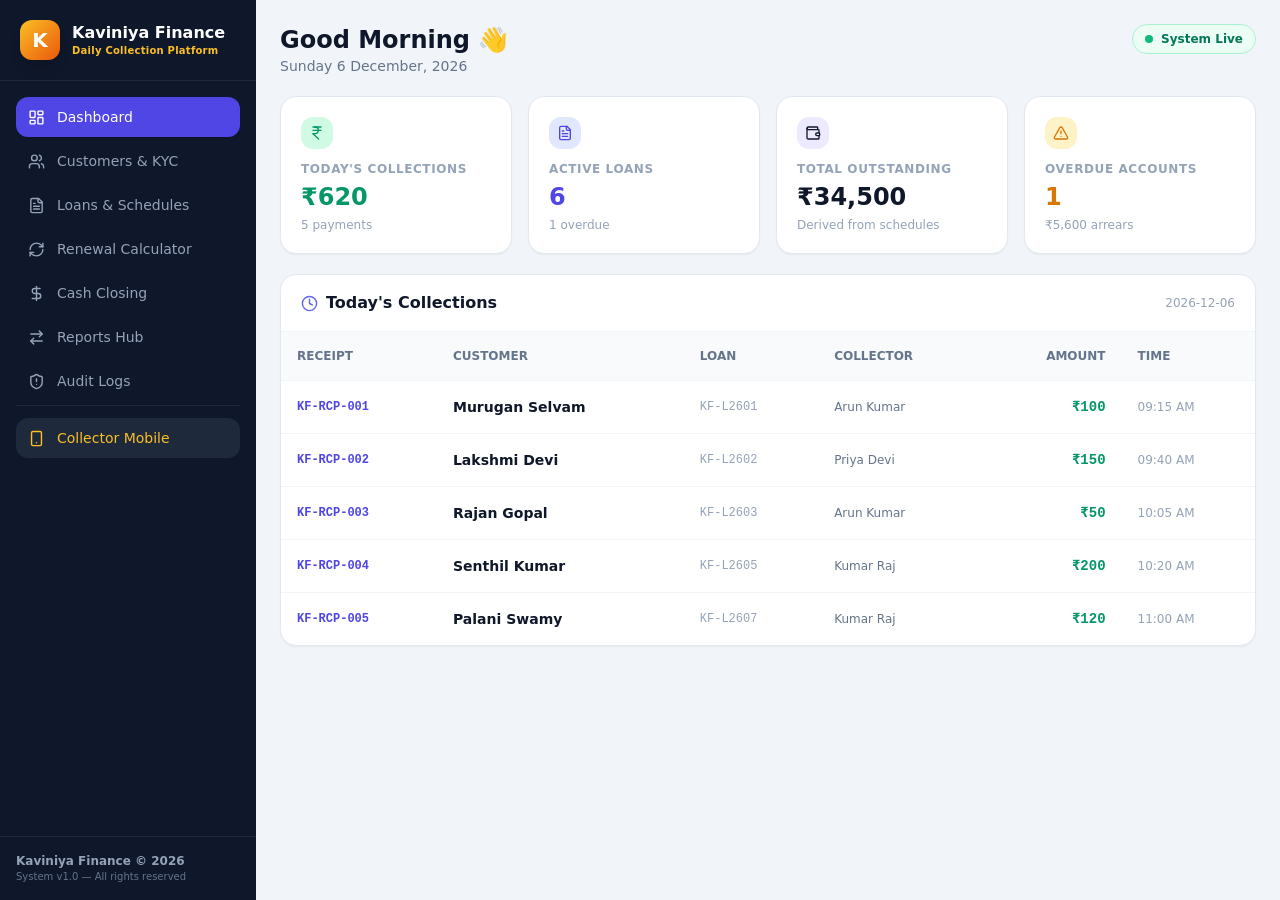
==== 200.html @ 82999170 "Kaviniya Finance - Deploy" ====
<!DOCTYPE html>
<html lang="ta">
  <head>
    <meta charset="UTF-8" />
    <meta name="viewport" content="width=device-width, initial-scale=1.0" />
    <title>கவனியா ஃபைனான்ஸ் — Kaviniya Finance</title>
    <link rel="manifest" href="/manifest.json" />
    <meta name="theme-color" content="#0f172a" />
    <meta name="apple-mobile-web-app-capable" content="yes" />
    <meta name="apple-mobile-web-app-status-bar-style" content="black-translucent" />
    <script type="module" crossorigin src="/assets/index-CY145Cgt.js"></script>
    <link rel="stylesheet" crossorigin href="/assets/index-Dv_xeObI.css">
    <script>
      if ('serviceWorker' in navigator) {
        navigator.serviceWorker.register('/sw.js');
      }
    </script>
  </head>
  <body class="bg-slate-50 text-slate-900 antialiased">
    <div id="root"></div>
  </body>
</html>
---- assets/index-Dv_xeObI.css ----
*,:before,:after{--tw-border-spacing-x: 0;--tw-border-spacing-y: 0;--tw-translate-x: 0;--tw-translate-y: 0;--tw-rotate: 0;--tw-skew-x: 0;--tw-skew-y: 0;--tw-scale-x: 1;--tw-scale-y: 1;--tw-pan-x: ;--tw-pan-y: ;--tw-pinch-zoom: ;--tw-scroll-snap-strictness: proximity;--tw-gradient-from-position: ;--tw-gradient-via-position: ;--tw-gradient-to-position: ;--tw-ordinal: ;--tw-slashed-zero: ;--tw-numeric-figure: ;--tw-numeric-spacing: ;--tw-numeric-fraction: ;--tw-ring-inset: ;--tw-ring-offset-width: 0px;--tw-ring-offset-color: #fff;--tw-ring-color: rgb(59 130 246 / .5);--tw-ring-offset-shadow: 0 0 #0000;--tw-ring-shadow: 0 0 #0000;--tw-shadow: 0 0 #0000;--tw-shadow-colored: 0 0 #0000;--tw-blur: ;--tw-brightness: ;--tw-contrast: ;--tw-grayscale: ;--tw-hue-rotate: ;--tw-invert: ;--tw-saturate: ;--tw-sepia: ;--tw-drop-shadow: ;--tw-backdrop-blur: ;--tw-backdrop-brightness: ;--tw-backdrop-contrast: ;--tw-backdrop-grayscale: ;--tw-backdrop-hue-rotate: ;--tw-backdrop-invert: ;--tw-backdrop-opacity: ;--tw-backdrop-saturate: ;--tw-backdrop-sepia: ;--tw-contain-size: ;--tw-contain-layout: ;--tw-contain-paint: ;--tw-contain-style: }::backdrop{--tw-border-spacing-x: 0;--tw-border-spacing-y: 0;--tw-translate-x: 0;--tw-translate-y: 0;--tw-rotate: 0;--tw-skew-x: 0;--tw-skew-y: 0;--tw-scale-x: 1;--tw-scale-y: 1;--tw-pan-x: ;--tw-pan-y: ;--tw-pinch-zoom: ;--tw-scroll-snap-strictness: proximity;--tw-gradient-from-position: ;--tw-gradient-via-position: ;--tw-gradient-to-position: ;--tw-ordinal: ;--tw-slashed-zero: ;--tw-numeric-figure: ;--tw-numeric-spacing: ;--tw-numeric-fraction: ;--tw-ring-inset: ;--tw-ring-offset-width: 0px;--tw-ring-offset-color: #fff;--tw-ring-color: rgb(59 130 246 / .5);--tw-ring-offset-shadow: 0 0 #0000;--tw-ring-shadow: 0 0 #0000;--tw-shadow: 0 0 #0000;--tw-shadow-colored: 0 0 #0000;--tw-blur: ;--tw-brightness: ;--tw-contrast: ;--tw-grayscale: ;--tw-hue-rotate: ;--tw-invert: ;--tw-saturate: ;--tw-sepia: ;--tw-drop-shadow: ;--tw-backdrop-blur: ;--tw-backdrop-brightness: ;--tw-backdrop-contrast: ;--tw-backdrop-grayscale: ;--tw-backdrop-hue-rotate: ;--tw-backdrop-invert: ;--tw-backdrop-opacity: ;--tw-backdrop-saturate: ;--tw-backdrop-sepia: ;--tw-contain-size: ;--tw-contain-layout: ;--tw-contain-paint: ;--tw-contain-style: }*,:before,:after{box-sizing:border-box;border-width:0;border-style:solid;border-color:#e5e7eb}:before,:after{--tw-content: ""}html,:host{line-height:1.5;-webkit-text-size-adjust:100%;-moz-tab-size:4;-o-tab-size:4;tab-size:4;font-family:ui-sans-serif,system-ui,sans-serif,"Apple Color Emoji","Segoe UI Emoji",Segoe UI Symbol,"Noto Color Emoji";font-feature-settings:normal;font-variation-settings:normal;-webkit-tap-highlight-color:transparent}body{margin:0;line-height:inherit}hr{height:0;color:inherit;border-top-width:1px}abbr:where([title]){-webkit-text-decoration:underline dotted;text-decoration:underline dotted}h1,h2,h3,h4,h5,h6{font-size:inherit;font-weight:inherit}a{color:inherit;text-decoration:inherit}b,strong{font-weight:bolder}code,kbd,samp,pre{font-family:ui-monospace,SFMono-Regular,Menlo,Monaco,Consolas,Liberation Mono,Courier New,monospace;font-feature-settings:normal;font-variation-settings:normal;font-size:1em}small{font-size:80%}sub,sup{font-size:75%;line-height:0;position:relative;vertical-align:baseline}sub{bottom:-.25em}sup{top:-.5em}table{text-indent:0;border-color:inherit;border-collapse:collapse}button,input,optgroup,select,textarea{font-family:inherit;font-feature-settings:inherit;font-variation-settings:inherit;font-size:100%;font-weight:inherit;line-height:inherit;letter-spacing:inherit;color:inherit;margin:0;padding:0}button,select{text-transform:none}button,input:where([type=button]),input:where([type=reset]),input:where([type=submit]){-webkit-appearance:button;background-color:transparent;background-image:none}:-moz-focusring{outline:auto}:-moz-ui-invalid{box-shadow:none}progress{vertical-align:baseline}::-webkit-inner-spin-button,::-webkit-outer-spin-button{height:auto}[type=search]{-webkit-appearance:textfield;outline-offset:-2px}::-webkit-search-decoration{-webkit-appearance:none}::-webkit-file-upload-button{-webkit-appearance:button;font:inherit}summary{display:list-item}blockquote,dl,dd,h1,h2,h3,h4,h5,h6,hr,figure,p,pre{margin:0}fieldset{margin:0;padding:0}legend{padding:0}ol,ul,menu{list-style:none;margin:0;padding:0}dialog{padding:0}textarea{resize:vertical}input::-moz-placeholder,textarea::-moz-placeholder{opacity:1;color:#9ca3af}input::placeholder,textarea::placeholder{opacity:1;color:#9ca3af}button,[role=button]{cursor:pointer}:disabled{cursor:default}img,svg,video,canvas,audio,iframe,embed,object{display:block;vertical-align:middle}img,video{max-width:100%;height:auto}[hidden]:where(:not([hidden=until-found])){display:none}.fixed{position:fixed}.absolute{position:absolute}.relative{position:relative}.sticky{position:sticky}.inset-0{top:0;right:0;bottom:0;left:0}.left-3\.5{left:.875rem}.top-0{top:0}.top-3{top:.75rem}.z-10{z-index:10}.z-50{z-index:50}.mx-auto{margin-left:auto;margin-right:auto}.mb-1{margin-bottom:.25rem}.mb-1\.5{margin-bottom:.375rem}.mb-3{margin-bottom:.75rem}.ml-1{margin-left:.25rem}.mt-1{margin-top:.25rem}.mt-2{margin-top:.5rem}.mt-3{margin-top:.75rem}.block{display:block}.flex{display:flex}.table{display:table}.grid{display:grid}.hidden{display:none}.h-1{height:.25rem}.h-10{height:2.5rem}.h-2{height:.5rem}.max-h-\[92vh\]{max-height:92vh}.min-h-screen{min-height:100vh}.w-10{width:2.5rem}.w-2{width:.5rem}.w-64{width:16rem}.w-fit{width:-moz-fit-content;width:fit-content}.w-full{width:100%}.max-w-3xl{max-width:48rem}.max-w-5xl{max-width:64rem}.max-w-\[360px\]{max-width:360px}.max-w-lg{max-width:32rem}.flex-1{flex:1 1 0%}.flex-shrink-0{flex-shrink:0}@keyframes pulse{50%{opacity:.5}}.animate-pulse{animation:pulse 2s cubic-bezier(.4,0,.6,1) infinite}.cursor-pointer{cursor:pointer}.grid-cols-1{grid-template-columns:repeat(1,minmax(0,1fr))}.grid-cols-2{grid-template-columns:repeat(2,minmax(0,1fr))}.grid-cols-3{grid-template-columns:repeat(3,minmax(0,1fr))}.flex-col{flex-direction:column}.flex-wrap{flex-wrap:wrap}.items-start{align-items:flex-start}.items-center{align-items:center}.justify-center{justify-content:center}.justify-between{justify-content:space-between}.gap-1{gap:.25rem}.gap-1\.5{gap:.375rem}.gap-2{gap:.5rem}.gap-3{gap:.75rem}.gap-4{gap:1rem}.gap-6{gap:1.5rem}.space-y-1>:not([hidden])~:not([hidden]){--tw-space-y-reverse: 0;margin-top:calc(.25rem * calc(1 - var(--tw-space-y-reverse)));margin-bottom:calc(.25rem * var(--tw-space-y-reverse))}.space-y-2>:not([hidden])~:not([hidden]){--tw-space-y-reverse: 0;margin-top:calc(.5rem * calc(1 - var(--tw-space-y-reverse)));margin-bottom:calc(.5rem * var(--tw-space-y-reverse))}.space-y-3>:not([hidden])~:not([hidden]){--tw-space-y-reverse: 0;margin-top:calc(.75rem * calc(1 - var(--tw-space-y-reverse)));margin-bottom:calc(.75rem * var(--tw-space-y-reverse))}.space-y-4>:not([hidden])~:not([hidden]){--tw-space-y-reverse: 0;margin-top:calc(1rem * calc(1 - var(--tw-space-y-reverse)));margin-bottom:calc(1rem * var(--tw-space-y-reverse))}.space-y-5>:not([hidden])~:not([hidden]){--tw-space-y-reverse: 0;margin-top:calc(1.25rem * calc(1 - var(--tw-space-y-reverse)));margin-bottom:calc(1.25rem * var(--tw-space-y-reverse))}.divide-x>:not([hidden])~:not([hidden]){--tw-divide-x-reverse: 0;border-right-width:calc(1px * var(--tw-divide-x-reverse));border-left-width:calc(1px * calc(1 - var(--tw-divide-x-reverse)))}.divide-y>:not([hidden])~:not([hidden]){--tw-divide-y-reverse: 0;border-top-width:calc(1px * calc(1 - var(--tw-divide-y-reverse)));border-bottom-width:calc(1px * var(--tw-divide-y-reverse))}.divide-slate-100>:not([hidden])~:not([hidden]){--tw-divide-opacity: 1;border-color:rgb(241 245 249 / var(--tw-divide-opacity, 1))}.self-start{align-self:flex-start}.overflow-hidden{overflow:hidden}.overflow-x-auto{overflow-x:auto}.overflow-y-auto{overflow-y:auto}.whitespace-nowrap{white-space:nowrap}.rounded-2xl{border-radius:1rem}.rounded-\[30px\]{border-radius:30px}.rounded-\[40px\]{border-radius:40px}.rounded-full{border-radius:9999px}.rounded-lg{border-radius:.5rem}.rounded-xl{border-radius:.75rem}.rounded-t-2xl{border-top-left-radius:1rem;border-top-right-radius:1rem}.border{border-width:1px}.border-4{border-width:4px}.border-b{border-bottom-width:1px}.border-t{border-top-width:1px}.border-amber-200{--tw-border-opacity: 1;border-color:rgb(253 230 138 / var(--tw-border-opacity, 1))}.border-amber-300{--tw-border-opacity: 1;border-color:rgb(252 211 77 / var(--tw-border-opacity, 1))}.border-amber-400{--tw-border-opacity: 1;border-color:rgb(251 191 36 / var(--tw-border-opacity, 1))}.border-amber-700{--tw-border-opacity: 1;border-color:rgb(180 83 9 / var(--tw-border-opacity, 1))}.border-emerald-200{--tw-border-opacity: 1;border-color:rgb(167 243 208 / var(--tw-border-opacity, 1))}.border-emerald-700{--tw-border-opacity: 1;border-color:rgb(4 120 87 / var(--tw-border-opacity, 1))}.border-indigo-200{--tw-border-opacity: 1;border-color:rgb(199 210 254 / var(--tw-border-opacity, 1))}.border-red-700{--tw-border-opacity: 1;border-color:rgb(185 28 28 / var(--tw-border-opacity, 1))}.border-red-800{--tw-border-opacity: 1;border-color:rgb(153 27 27 / var(--tw-border-opacity, 1))}.border-slate-100{--tw-border-opacity: 1;border-color:rgb(241 245 249 / var(--tw-border-opacity, 1))}.border-slate-200{--tw-border-opacity: 1;border-color:rgb(226 232 240 / var(--tw-border-opacity, 1))}.border-slate-300{--tw-border-opacity: 1;border-color:rgb(203 213 225 / var(--tw-border-opacity, 1))}.border-slate-700{--tw-border-opacity: 1;border-color:rgb(51 65 85 / var(--tw-border-opacity, 1))}.border-slate-800{--tw-border-opacity: 1;border-color:rgb(30 41 59 / var(--tw-border-opacity, 1))}.border-white\/30{border-color:#ffffff4d}.bg-amber-100{--tw-bg-opacity: 1;background-color:rgb(254 243 199 / var(--tw-bg-opacity, 1))}.bg-amber-50{--tw-bg-opacity: 1;background-color:rgb(255 251 235 / var(--tw-bg-opacity, 1))}.bg-amber-600{--tw-bg-opacity: 1;background-color:rgb(217 119 6 / var(--tw-bg-opacity, 1))}.bg-amber-950{--tw-bg-opacity: 1;background-color:rgb(69 26 3 / var(--tw-bg-opacity, 1))}.bg-black\/60{background-color:#0009}.bg-emerald-100{--tw-bg-opacity: 1;background-color:rgb(209 250 229 / var(--tw-bg-opacity, 1))}.bg-emerald-50{--tw-bg-opacity: 1;background-color:rgb(236 253 245 / var(--tw-bg-opacity, 1))}.bg-emerald-50\/40{background-color:#ecfdf566}.bg-emerald-500{--tw-bg-opacity: 1;background-color:rgb(16 185 129 / var(--tw-bg-opacity, 1))}.bg-emerald-950{--tw-bg-opacity: 1;background-color:rgb(2 44 34 / var(--tw-bg-opacity, 1))}.bg-indigo-100{--tw-bg-opacity: 1;background-color:rgb(224 231 255 / var(--tw-bg-opacity, 1))}.bg-indigo-50{--tw-bg-opacity: 1;background-color:rgb(238 242 255 / var(--tw-bg-opacity, 1))}.bg-indigo-600{--tw-bg-opacity: 1;background-color:rgb(79 70 229 / var(--tw-bg-opacity, 1))}.bg-orange-100{--tw-bg-opacity: 1;background-color:rgb(255 237 213 / var(--tw-bg-opacity, 1))}.bg-red-100{--tw-bg-opacity: 1;background-color:rgb(254 226 226 / var(--tw-bg-opacity, 1))}.bg-red-950{--tw-bg-opacity: 1;background-color:rgb(69 10 10 / var(--tw-bg-opacity, 1))}.bg-slate-100{--tw-bg-opacity: 1;background-color:rgb(241 245 249 / var(--tw-bg-opacity, 1))}.bg-slate-50{--tw-bg-opacity: 1;background-color:rgb(248 250 252 / var(--tw-bg-opacity, 1))}.bg-slate-800{--tw-bg-opacity: 1;background-color:rgb(30 41 59 / var(--tw-bg-opacity, 1))}.bg-slate-900{--tw-bg-opacity: 1;background-color:rgb(15 23 42 / var(--tw-bg-opacity, 1))}.bg-violet-100{--tw-bg-opacity: 1;background-color:rgb(237 233 254 / var(--tw-bg-opacity, 1))}.bg-white{--tw-bg-opacity: 1;background-color:rgb(255 255 255 / var(--tw-bg-opacity, 1))}.bg-white\/15{background-color:#ffffff26}.bg-white\/20{background-color:#fff3}.bg-gradient-to-br{background-image:linear-gradient(to bottom right,var(--tw-gradient-stops))}.bg-gradient-to-r{background-image:linear-gradient(to right,var(--tw-gradient-stops))}.from-amber-400{--tw-gradient-from: #fbbf24 var(--tw-gradient-from-position);--tw-gradient-to: rgb(251 191 36 / 0) var(--tw-gradient-to-position);--tw-gradient-stops: var(--tw-gradient-from), var(--tw-gradient-to)}.from-amber-500{--tw-gradient-from: #f59e0b var(--tw-gradient-from-position);--tw-gradient-to: rgb(245 158 11 / 0) var(--tw-gradient-to-position);--tw-gradient-stops: var(--tw-gradient-from), var(--tw-gradient-to)}.from-indigo-600{--tw-gradient-from: #4f46e5 var(--tw-gradient-from-position);--tw-gradient-to: rgb(79 70 229 / 0) var(--tw-gradient-to-position);--tw-gradient-stops: var(--tw-gradient-from), var(--tw-gradient-to)}.to-orange-600{--tw-gradient-to: #ea580c var(--tw-gradient-to-position)}.to-violet-600{--tw-gradient-to: #7c3aed var(--tw-gradient-to-position)}.p-2{padding:.5rem}.p-2\.5{padding:.625rem}.p-3{padding:.75rem}.p-4{padding:1rem}.p-5{padding:1.25rem}.p-6{padding:1.5rem}.p-8{padding:2rem}.px-1\.5{padding-left:.375rem;padding-right:.375rem}.px-2{padding-left:.5rem;padding-right:.5rem}.px-2\.5{padding-left:.625rem;padding-right:.625rem}.px-3{padding-left:.75rem;padding-right:.75rem}.px-4{padding-left:1rem;padding-right:1rem}.px-5{padding-left:1.25rem;padding-right:1.25rem}.px-6{padding-left:1.5rem;padding-right:1.5rem}.py-0\.5{padding-top:.125rem;padding-bottom:.125rem}.py-1{padding-top:.25rem;padding-bottom:.25rem}.py-1\.5{padding-top:.375rem;padding-bottom:.375rem}.py-2\.5{padding-top:.625rem;padding-bottom:.625rem}.py-3{padding-top:.75rem;padding-bottom:.75rem}.py-4{padding-top:1rem;padding-bottom:1rem}.py-5{padding-top:1.25rem;padding-bottom:1.25rem}.pb-2{padding-bottom:.5rem}.pb-3{padding-bottom:.75rem}.pb-4{padding-bottom:1rem}.pl-10{padding-left:2.5rem}.pr-4{padding-right:1rem}.pt-1{padding-top:.25rem}.pt-2{padding-top:.5rem}.pt-3{padding-top:.75rem}.pt-5{padding-top:1.25rem}.text-left{text-align:left}.text-center{text-align:center}.text-right{text-align:right}.font-mono{font-family:ui-monospace,SFMono-Regular,Menlo,Monaco,Consolas,Liberation Mono,Courier New,monospace}.font-sans{font-family:ui-sans-serif,system-ui,sans-serif,"Apple Color Emoji","Segoe UI Emoji",Segoe UI Symbol,"Noto Color Emoji"}.text-2xl{font-size:1.5rem;line-height:2rem}.text-\[10px\]{font-size:10px}.text-\[11px\]{font-size:11px}.text-base{font-size:1rem;line-height:1.5rem}.text-lg{font-size:1.125rem;line-height:1.75rem}.text-sm{font-size:.875rem;line-height:1.25rem}.text-xl{font-size:1.25rem;line-height:1.75rem}.text-xs{font-size:.75rem;line-height:1rem}.font-black{font-weight:900}.font-bold{font-weight:700}.font-medium{font-weight:500}.font-semibold{font-weight:600}.uppercase{text-transform:uppercase}.leading-tight{line-height:1.25}.tracking-wide{letter-spacing:.025em}.tracking-wider{letter-spacing:.05em}.text-amber-300{--tw-text-opacity: 1;color:rgb(252 211 77 / var(--tw-text-opacity, 1))}.text-amber-400{--tw-text-opacity: 1;color:rgb(251 191 36 / var(--tw-text-opacity, 1))}.text-amber-500{--tw-text-opacity: 1;color:rgb(245 158 11 / var(--tw-text-opacity, 1))}.text-amber-600{--tw-text-opacity: 1;color:rgb(217 119 6 / var(--tw-text-opacity, 1))}.text-amber-700{--tw-text-opacity: 1;color:rgb(180 83 9 / var(--tw-text-opacity, 1))}.text-amber-800{--tw-text-opacity: 1;color:rgb(146 64 14 / var(--tw-text-opacity, 1))}.text-emerald-300{--tw-text-opacity: 1;color:rgb(110 231 183 / var(--tw-text-opacity, 1))}.text-emerald-400{--tw-text-opacity: 1;color:rgb(52 211 153 / var(--tw-text-opacity, 1))}.text-emerald-500{--tw-text-opacity: 1;color:rgb(16 185 129 / var(--tw-text-opacity, 1))}.text-emerald-600{--tw-text-opacity: 1;color:rgb(5 150 105 / var(--tw-text-opacity, 1))}.text-emerald-700{--tw-text-opacity: 1;color:rgb(4 120 87 / var(--tw-text-opacity, 1))}.text-emerald-800{--tw-text-opacity: 1;color:rgb(6 95 70 / var(--tw-text-opacity, 1))}.text-indigo-300{--tw-text-opacity: 1;color:rgb(165 180 252 / var(--tw-text-opacity, 1))}.text-indigo-500{--tw-text-opacity: 1;color:rgb(99 102 241 / var(--tw-text-opacity, 1))}.text-indigo-600{--tw-text-opacity: 1;color:rgb(79 70 229 / var(--tw-text-opacity, 1))}.text-indigo-700{--tw-text-opacity: 1;color:rgb(67 56 202 / var(--tw-text-opacity, 1))}.text-indigo-800{--tw-text-opacity: 1;color:rgb(55 48 163 / var(--tw-text-opacity, 1))}.text-orange-700{--tw-text-opacity: 1;color:rgb(194 65 12 / var(--tw-text-opacity, 1))}.text-red-300{--tw-text-opacity: 1;color:rgb(252 165 165 / var(--tw-text-opacity, 1))}.text-red-400{--tw-text-opacity: 1;color:rgb(248 113 113 / var(--tw-text-opacity, 1))}.text-red-500{--tw-text-opacity: 1;color:rgb(239 68 68 / var(--tw-text-opacity, 1))}.text-red-600{--tw-text-opacity: 1;color:rgb(220 38 38 / var(--tw-text-opacity, 1))}.text-red-700{--tw-text-opacity: 1;color:rgb(185 28 28 / var(--tw-text-opacity, 1))}.text-slate-200{--tw-text-opacity: 1;color:rgb(226 232 240 / var(--tw-text-opacity, 1))}.text-slate-300{--tw-text-opacity: 1;color:rgb(203 213 225 / var(--tw-text-opacity, 1))}.text-slate-400{--tw-text-opacity: 1;color:rgb(148 163 184 / var(--tw-text-opacity, 1))}.text-slate-500{--tw-text-opacity: 1;color:rgb(100 116 139 / var(--tw-text-opacity, 1))}.text-slate-600{--tw-text-opacity: 1;color:rgb(71 85 105 / var(--tw-text-opacity, 1))}.text-slate-700{--tw-text-opacity: 1;color:rgb(51 65 85 / var(--tw-text-opacity, 1))}.text-slate-900{--tw-text-opacity: 1;color:rgb(15 23 42 / var(--tw-text-opacity, 1))}.text-violet-800{--tw-text-opacity: 1;color:rgb(91 33 182 / var(--tw-text-opacity, 1))}.text-white{--tw-text-opacity: 1;color:rgb(255 255 255 / var(--tw-text-opacity, 1))}.antialiased{-webkit-font-smoothing:antialiased;-moz-osx-font-smoothing:grayscale}.opacity-70{opacity:.7}.opacity-80{opacity:.8}.opacity-90{opacity:.9}.shadow-2xl{--tw-shadow: 0 25px 50px -12px rgb(0 0 0 / .25);--tw-shadow-colored: 0 25px 50px -12px var(--tw-shadow-color);box-shadow:var(--tw-ring-offset-shadow, 0 0 #0000),var(--tw-ring-shadow, 0 0 #0000),var(--tw-shadow)}.shadow-lg{--tw-shadow: 0 10px 15px -3px rgb(0 0 0 / .1), 0 4px 6px -4px rgb(0 0 0 / .1);--tw-shadow-colored: 0 10px 15px -3px var(--tw-shadow-color), 0 4px 6px -4px var(--tw-shadow-color);box-shadow:var(--tw-ring-offset-shadow, 0 0 #0000),var(--tw-ring-shadow, 0 0 #0000),var(--tw-shadow)}.shadow-md{--tw-shadow: 0 4px 6px -1px rgb(0 0 0 / .1), 0 2px 4px -2px rgb(0 0 0 / .1);--tw-shadow-colored: 0 4px 6px -1px var(--tw-shadow-color), 0 2px 4px -2px var(--tw-shadow-color);box-shadow:var(--tw-ring-offset-shadow, 0 0 #0000),var(--tw-ring-shadow, 0 0 #0000),var(--tw-shadow)}.shadow-sm{--tw-shadow: 0 1px 2px 0 rgb(0 0 0 / .05);--tw-shadow-colored: 0 1px 2px 0 var(--tw-shadow-color);box-shadow:var(--tw-ring-offset-shadow, 0 0 #0000),var(--tw-ring-shadow, 0 0 #0000),var(--tw-shadow)}.filter{filter:var(--tw-blur) var(--tw-brightness) var(--tw-contrast) var(--tw-grayscale) var(--tw-hue-rotate) var(--tw-invert) var(--tw-saturate) var(--tw-sepia) var(--tw-drop-shadow)}.backdrop-blur-sm{--tw-backdrop-blur: blur(4px);-webkit-backdrop-filter:var(--tw-backdrop-blur) var(--tw-backdrop-brightness) var(--tw-backdrop-contrast) var(--tw-backdrop-grayscale) var(--tw-backdrop-hue-rotate) var(--tw-backdrop-invert) var(--tw-backdrop-opacity) var(--tw-backdrop-saturate) var(--tw-backdrop-sepia);backdrop-filter:var(--tw-backdrop-blur) var(--tw-backdrop-brightness) var(--tw-backdrop-contrast) var(--tw-backdrop-grayscale) var(--tw-backdrop-hue-rotate) var(--tw-backdrop-invert) var(--tw-backdrop-opacity) var(--tw-backdrop-saturate) var(--tw-backdrop-sepia)}.transition{transition-property:color,background-color,border-color,text-decoration-color,fill,stroke,opacity,box-shadow,transform,filter,backdrop-filter;transition-timing-function:cubic-bezier(.4,0,.2,1);transition-duration:.15s}.transition-all{transition-property:all;transition-timing-function:cubic-bezier(.4,0,.2,1);transition-duration:.15s}body{font-family:system-ui,-apple-system,BlinkMacSystemFont,Segoe UI,Roboto,Oxygen,Ubuntu,Cantarell,sans-serif}.hover\:bg-amber-50:hover{--tw-bg-opacity: 1;background-color:rgb(255 251 235 / var(--tw-bg-opacity, 1))}.hover\:bg-amber-700:hover{--tw-bg-opacity: 1;background-color:rgb(180 83 9 / var(--tw-bg-opacity, 1))}.hover\:bg-indigo-50\/40:hover{background-color:#eef2ff66}.hover\:bg-indigo-700:hover{--tw-bg-opacity: 1;background-color:rgb(67 56 202 / var(--tw-bg-opacity, 1))}.hover\:bg-slate-100:hover{--tw-bg-opacity: 1;background-color:rgb(241 245 249 / var(--tw-bg-opacity, 1))}.hover\:bg-slate-50:hover{--tw-bg-opacity: 1;background-color:rgb(248 250 252 / var(--tw-bg-opacity, 1))}.hover\:bg-slate-700:hover{--tw-bg-opacity: 1;background-color:rgb(51 65 85 / var(--tw-bg-opacity, 1))}.hover\:bg-slate-800:hover{--tw-bg-opacity: 1;background-color:rgb(30 41 59 / var(--tw-bg-opacity, 1))}.hover\:text-amber-600:hover{--tw-text-opacity: 1;color:rgb(217 119 6 / var(--tw-text-opacity, 1))}.hover\:text-indigo-600:hover{--tw-text-opacity: 1;color:rgb(79 70 229 / var(--tw-text-opacity, 1))}.hover\:text-indigo-800:hover{--tw-text-opacity: 1;color:rgb(55 48 163 / var(--tw-text-opacity, 1))}.hover\:text-slate-100:hover{--tw-text-opacity: 1;color:rgb(241 245 249 / var(--tw-text-opacity, 1))}.hover\:text-slate-700:hover{--tw-text-opacity: 1;color:rgb(51 65 85 / var(--tw-text-opacity, 1))}.hover\:opacity-90:hover{opacity:.9}.hover\:shadow-md:hover{--tw-shadow: 0 4px 6px -1px rgb(0 0 0 / .1), 0 2px 4px -2px rgb(0 0 0 / .1);--tw-shadow-colored: 0 4px 6px -1px var(--tw-shadow-color), 0 2px 4px -2px var(--tw-shadow-color);box-shadow:var(--tw-ring-offset-shadow, 0 0 #0000),var(--tw-ring-shadow, 0 0 #0000),var(--tw-shadow)}.focus\:border-indigo-400:focus{--tw-border-opacity: 1;border-color:rgb(129 140 248 / var(--tw-border-opacity, 1))}.focus\:outline-none:focus{outline:2px solid transparent;outline-offset:2px}.focus\:ring-2:focus{--tw-ring-offset-shadow: var(--tw-ring-inset) 0 0 0 var(--tw-ring-offset-width) var(--tw-ring-offset-color);--tw-ring-shadow: var(--tw-ring-inset) 0 0 0 calc(2px + var(--tw-ring-offset-width)) var(--tw-ring-color);box-shadow:var(--tw-ring-offset-shadow),var(--tw-ring-shadow),var(--tw-shadow, 0 0 #0000)}.focus\:ring-amber-300:focus{--tw-ring-opacity: 1;--tw-ring-color: rgb(252 211 77 / var(--tw-ring-opacity, 1))}.focus\:ring-amber-400:focus{--tw-ring-opacity: 1;--tw-ring-color: rgb(251 191 36 / var(--tw-ring-opacity, 1))}.focus\:ring-indigo-400:focus{--tw-ring-opacity: 1;--tw-ring-color: rgb(129 140 248 / var(--tw-ring-opacity, 1))}.disabled\:cursor-not-allowed:disabled{cursor:not-allowed}.disabled\:opacity-40:disabled{opacity:.4}@media (min-width: 640px){.sm\:grid-cols-2{grid-template-columns:repeat(2,minmax(0,1fr))}.sm\:flex-row{flex-direction:row}.sm\:items-center{align-items:center}}@media (min-width: 768px){.md\:flex{display:flex}.md\:grid-cols-2{grid-template-columns:repeat(2,minmax(0,1fr))}.md\:grid-cols-4{grid-template-columns:repeat(4,minmax(0,1fr))}.md\:p-6{padding:1.5rem}}@media (min-width: 1024px){.lg\:grid-cols-3{grid-template-columns:repeat(3,minmax(0,1fr))}.lg\:grid-cols-4{grid-template-columns:repeat(4,minmax(0,1fr))}}
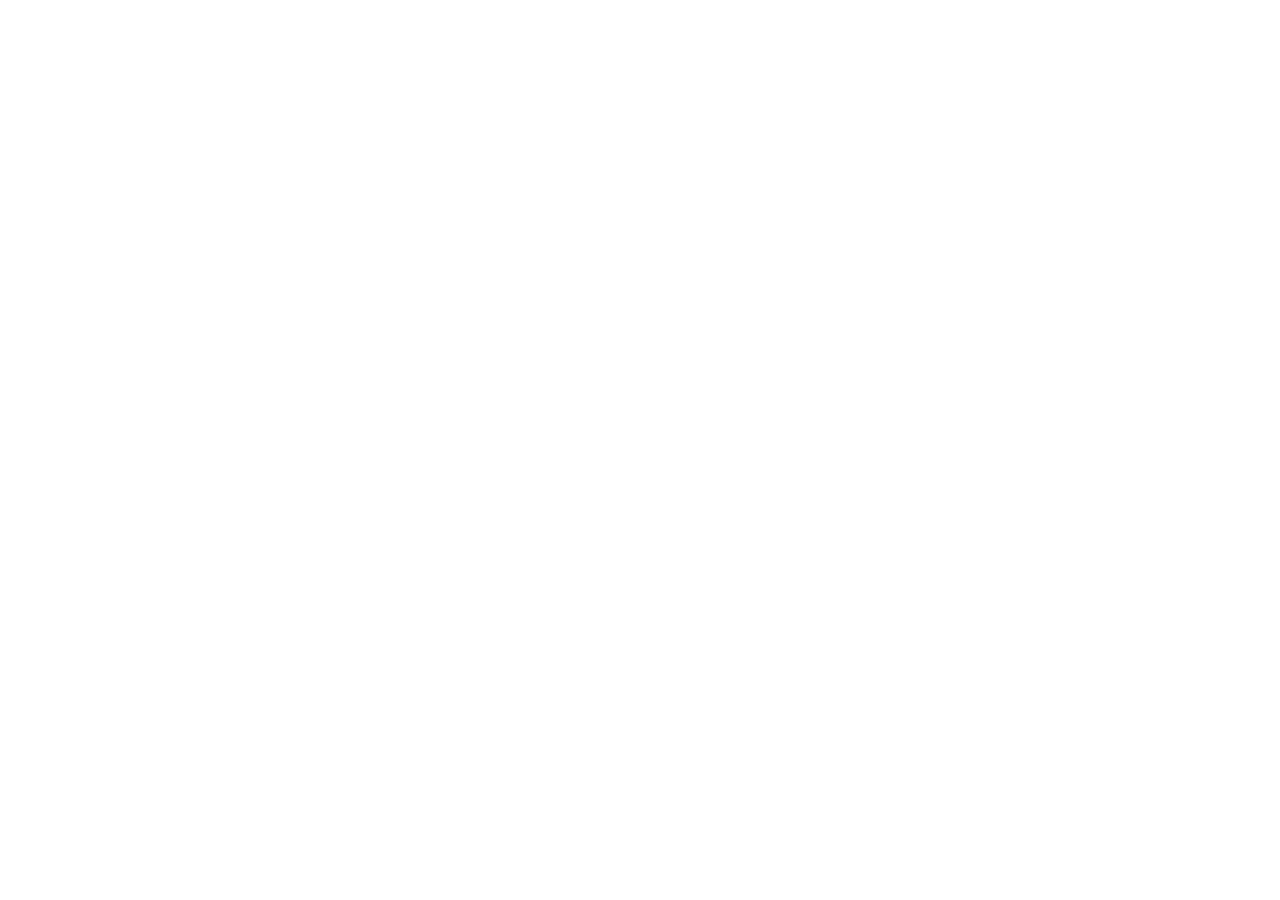
==== commit d1036122: "Deploy: fixed base path for GitHub Pages" ====
--- a/200.html
+++ b/200.html
@@ -1,20 +1,11 @@
 <!DOCTYPE html>
-<html lang="ta">
+<html lang="en">
   <head>
     <meta charset="UTF-8" />
     <meta name="viewport" content="width=device-width, initial-scale=1.0" />
-    <title>கவனியா ஃபைனான்ஸ் — Kaviniya Finance</title>
-    <link rel="manifest" href="/manifest.json" />
-    <meta name="theme-color" content="#0f172a" />
-    <meta name="apple-mobile-web-app-capable" content="yes" />
-    <meta name="apple-mobile-web-app-status-bar-style" content="black-translucent" />
-    <script type="module" crossorigin src="/assets/index-CY145Cgt.js"></script>
-    <link rel="stylesheet" crossorigin href="/assets/index-Dv_xeObI.css">
-    <script>
-      if ('serviceWorker' in navigator) {
-        navigator.serviceWorker.register('/sw.js');
-      }
-    </script>
+    <title>Daily Collection Lending Management System</title>
+    <script type="module" crossorigin src="/kaviniya-finance/assets/index-CY145Cgt.js"></script>
+    <link rel="stylesheet" crossorigin href="/kaviniya-finance/assets/index-Dv_xeObI.css">
   </head>
   <body class="bg-slate-50 text-slate-900 antialiased">
     <div id="root"></div>
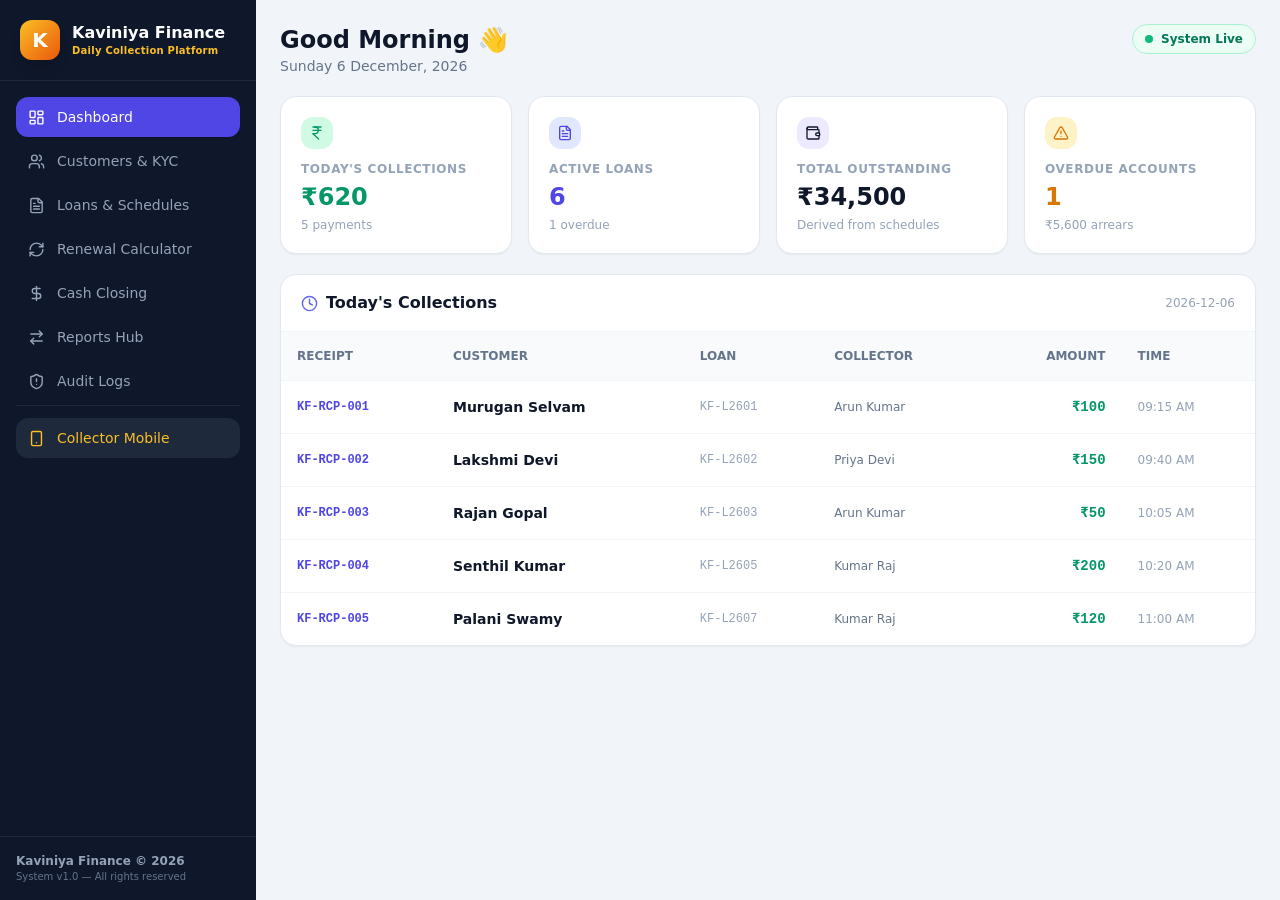
==== commit a5f0bd9c: "Fix: relative asset paths ./ for GitHub Pages" ====
--- a/200.html
+++ b/200.html
@@ -4,8 +4,8 @@
     <meta charset="UTF-8" />
     <meta name="viewport" content="width=device-width, initial-scale=1.0" />
     <title>Daily Collection Lending Management System</title>
-    <script type="module" crossorigin src="/kaviniya-finance/assets/index-CY145Cgt.js"></script>
-    <link rel="stylesheet" crossorigin href="/kaviniya-finance/assets/index-Dv_xeObI.css">
+    <script type="module" crossorigin src="./assets/index-CY145Cgt.js"></script>
+    <link rel="stylesheet" crossorigin href="./assets/index-Dv_xeObI.css">
   </head>
   <body class="bg-slate-50 text-slate-900 antialiased">
     <div id="root"></div>
--- a/assets/index-Dv_xeObI.css
+++ b/assets/index-Dv_xeObI.css
@@ -0,0 +1 @@
+*,:before,:after{--tw-border-spacing-x: 0;--tw-border-spacing-y: 0;--tw-translate-x: 0;--tw-translate-y: 0;--tw-rotate: 0;--tw-skew-x: 0;--tw-skew-y: 0;--tw-scale-x: 1;--tw-scale-y: 1;--tw-pan-x: ;--tw-pan-y: ;--tw-pinch-zoom: ;--tw-scroll-snap-strictness: proximity;--tw-gradient-from-position: ;--tw-gradient-via-position: ;--tw-gradient-to-position: ;--tw-ordinal: ;--tw-slashed-zero: ;--tw-numeric-figure: ;--tw-numeric-spacing: ;--tw-numeric-fraction: ;--tw-ring-inset: ;--tw-ring-offset-width: 0px;--tw-ring-offset-color: #fff;--tw-ring-color: rgb(59 130 246 / .5);--tw-ring-offset-shadow: 0 0 #0000;--tw-ring-shadow: 0 0 #0000;--tw-shadow: 0 0 #0000;--tw-shadow-colored: 0 0 #0000;--tw-blur: ;--tw-brightness: ;--tw-contrast: ;--tw-grayscale: ;--tw-hue-rotate: ;--tw-invert: ;--tw-saturate: ;--tw-sepia: ;--tw-drop-shadow: ;--tw-backdrop-blur: ;--tw-backdrop-brightness: ;--tw-backdrop-contrast: ;--tw-backdrop-grayscale: ;--tw-backdrop-hue-rotate: ;--tw-backdrop-invert: ;--tw-backdrop-opacity: ;--tw-backdrop-saturate: ;--tw-backdrop-sepia: ;--tw-contain-size: ;--tw-contain-layout: ;--tw-contain-paint: ;--tw-contain-style: }::backdrop{--tw-border-spacing-x: 0;--tw-border-spacing-y: 0;--tw-translate-x: 0;--tw-translate-y: 0;--tw-rotate: 0;--tw-skew-x: 0;--tw-skew-y: 0;--tw-scale-x: 1;--tw-scale-y: 1;--tw-pan-x: ;--tw-pan-y: ;--tw-pinch-zoom: ;--tw-scroll-snap-strictness: proximity;--tw-gradient-from-position: ;--tw-gradient-via-position: ;--tw-gradient-to-position: ;--tw-ordinal: ;--tw-slashed-zero: ;--tw-numeric-figure: ;--tw-numeric-spacing: ;--tw-numeric-fraction: ;--tw-ring-inset: ;--tw-ring-offset-width: 0px;--tw-ring-offset-color: #fff;--tw-ring-color: rgb(59 130 246 / .5);--tw-ring-offset-shadow: 0 0 #0000;--tw-ring-shadow: 0 0 #0000;--tw-shadow: 0 0 #0000;--tw-shadow-colored: 0 0 #0000;--tw-blur: ;--tw-brightness: ;--tw-contrast: ;--tw-grayscale: ;--tw-hue-rotate: ;--tw-invert: ;--tw-saturate: ;--tw-sepia: ;--tw-drop-shadow: ;--tw-backdrop-blur: ;--tw-backdrop-brightness: ;--tw-backdrop-contrast: ;--tw-backdrop-grayscale: ;--tw-backdrop-hue-rotate: ;--tw-backdrop-invert: ;--tw-backdrop-opacity: ;--tw-backdrop-saturate: ;--tw-backdrop-sepia: ;--tw-contain-size: ;--tw-contain-layout: ;--tw-contain-paint: ;--tw-contain-style: }*,:before,:after{box-sizing:border-box;border-width:0;border-style:solid;border-color:#e5e7eb}:before,:after{--tw-content: ""}html,:host{line-height:1.5;-webkit-text-size-adjust:100%;-moz-tab-size:4;-o-tab-size:4;tab-size:4;font-family:ui-sans-serif,system-ui,sans-serif,"Apple Color Emoji","Segoe UI Emoji",Segoe UI Symbol,"Noto Color Emoji";font-feature-settings:normal;font-variation-settings:normal;-webkit-tap-highlight-color:transparent}body{margin:0;line-height:inherit}hr{height:0;color:inherit;border-top-width:1px}abbr:where([title]){-webkit-text-decoration:underline dotted;text-decoration:underline dotted}h1,h2,h3,h4,h5,h6{font-size:inherit;font-weight:inherit}a{color:inherit;text-decoration:inherit}b,strong{font-weight:bolder}code,kbd,samp,pre{font-family:ui-monospace,SFMono-Regular,Menlo,Monaco,Consolas,Liberation Mono,Courier New,monospace;font-feature-settings:normal;font-variation-settings:normal;font-size:1em}small{font-size:80%}sub,sup{font-size:75%;line-height:0;position:relative;vertical-align:baseline}sub{bottom:-.25em}sup{top:-.5em}table{text-indent:0;border-color:inherit;border-collapse:collapse}button,input,optgroup,select,textarea{font-family:inherit;font-feature-settings:inherit;font-variation-settings:inherit;font-size:100%;font-weight:inherit;line-height:inherit;letter-spacing:inherit;color:inherit;margin:0;padding:0}button,select{text-transform:none}button,input:where([type=button]),input:where([type=reset]),input:where([type=submit]){-webkit-appearance:button;background-color:transparent;background-image:none}:-moz-focusring{outline:auto}:-moz-ui-invalid{box-shadow:none}progress{vertical-align:baseline}::-webkit-inner-spin-button,::-webkit-outer-spin-button{height:auto}[type=search]{-webkit-appearance:textfield;outline-offset:-2px}::-webkit-search-decoration{-webkit-appearance:none}::-webkit-file-upload-button{-webkit-appearance:button;font:inherit}summary{display:list-item}blockquote,dl,dd,h1,h2,h3,h4,h5,h6,hr,figure,p,pre{margin:0}fieldset{margin:0;padding:0}legend{padding:0}ol,ul,menu{list-style:none;margin:0;padding:0}dialog{padding:0}textarea{resize:vertical}input::-moz-placeholder,textarea::-moz-placeholder{opacity:1;color:#9ca3af}input::placeholder,textarea::placeholder{opacity:1;color:#9ca3af}button,[role=button]{cursor:pointer}:disabled{cursor:default}img,svg,video,canvas,audio,iframe,embed,object{display:block;vertical-align:middle}img,video{max-width:100%;height:auto}[hidden]:where(:not([hidden=until-found])){display:none}.fixed{position:fixed}.absolute{position:absolute}.relative{position:relative}.sticky{position:sticky}.inset-0{top:0;right:0;bottom:0;left:0}.left-3\.5{left:.875rem}.top-0{top:0}.top-3{top:.75rem}.z-10{z-index:10}.z-50{z-index:50}.mx-auto{margin-left:auto;margin-right:auto}.mb-1{margin-bottom:.25rem}.mb-1\.5{margin-bottom:.375rem}.mb-3{margin-bottom:.75rem}.ml-1{margin-left:.25rem}.mt-1{margin-top:.25rem}.mt-2{margin-top:.5rem}.mt-3{margin-top:.75rem}.block{display:block}.flex{display:flex}.table{display:table}.grid{display:grid}.hidden{display:none}.h-1{height:.25rem}.h-10{height:2.5rem}.h-2{height:.5rem}.max-h-\[92vh\]{max-height:92vh}.min-h-screen{min-height:100vh}.w-10{width:2.5rem}.w-2{width:.5rem}.w-64{width:16rem}.w-fit{width:-moz-fit-content;width:fit-content}.w-full{width:100%}.max-w-3xl{max-width:48rem}.max-w-5xl{max-width:64rem}.max-w-\[360px\]{max-width:360px}.max-w-lg{max-width:32rem}.flex-1{flex:1 1 0%}.flex-shrink-0{flex-shrink:0}@keyframes pulse{50%{opacity:.5}}.animate-pulse{animation:pulse 2s cubic-bezier(.4,0,.6,1) infinite}.cursor-pointer{cursor:pointer}.grid-cols-1{grid-template-columns:repeat(1,minmax(0,1fr))}.grid-cols-2{grid-template-columns:repeat(2,minmax(0,1fr))}.grid-cols-3{grid-template-columns:repeat(3,minmax(0,1fr))}.flex-col{flex-direction:column}.flex-wrap{flex-wrap:wrap}.items-start{align-items:flex-start}.items-center{align-items:center}.justify-center{justify-content:center}.justify-between{justify-content:space-between}.gap-1{gap:.25rem}.gap-1\.5{gap:.375rem}.gap-2{gap:.5rem}.gap-3{gap:.75rem}.gap-4{gap:1rem}.gap-6{gap:1.5rem}.space-y-1>:not([hidden])~:not([hidden]){--tw-space-y-reverse: 0;margin-top:calc(.25rem * calc(1 - var(--tw-space-y-reverse)));margin-bottom:calc(.25rem * var(--tw-space-y-reverse))}.space-y-2>:not([hidden])~:not([hidden]){--tw-space-y-reverse: 0;margin-top:calc(.5rem * calc(1 - var(--tw-space-y-reverse)));margin-bottom:calc(.5rem * var(--tw-space-y-reverse))}.space-y-3>:not([hidden])~:not([hidden]){--tw-space-y-reverse: 0;margin-top:calc(.75rem * calc(1 - var(--tw-space-y-reverse)));margin-bottom:calc(.75rem * var(--tw-space-y-reverse))}.space-y-4>:not([hidden])~:not([hidden]){--tw-space-y-reverse: 0;margin-top:calc(1rem * calc(1 - var(--tw-space-y-reverse)));margin-bottom:calc(1rem * var(--tw-space-y-reverse))}.space-y-5>:not([hidden])~:not([hidden]){--tw-space-y-reverse: 0;margin-top:calc(1.25rem * calc(1 - var(--tw-space-y-reverse)));margin-bottom:calc(1.25rem * var(--tw-space-y-reverse))}.divide-x>:not([hidden])~:not([hidden]){--tw-divide-x-reverse: 0;border-right-width:calc(1px * var(--tw-divide-x-reverse));border-left-width:calc(1px * calc(1 - var(--tw-divide-x-reverse)))}.divide-y>:not([hidden])~:not([hidden]){--tw-divide-y-reverse: 0;border-top-width:calc(1px * calc(1 - var(--tw-divide-y-reverse)));border-bottom-width:calc(1px * var(--tw-divide-y-reverse))}.divide-slate-100>:not([hidden])~:not([hidden]){--tw-divide-opacity: 1;border-color:rgb(241 245 249 / var(--tw-divide-opacity, 1))}.self-start{align-self:flex-start}.overflow-hidden{overflow:hidden}.overflow-x-auto{overflow-x:auto}.overflow-y-auto{overflow-y:auto}.whitespace-nowrap{white-space:nowrap}.rounded-2xl{border-radius:1rem}.rounded-\[30px\]{border-radius:30px}.rounded-\[40px\]{border-radius:40px}.rounded-full{border-radius:9999px}.rounded-lg{border-radius:.5rem}.rounded-xl{border-radius:.75rem}.rounded-t-2xl{border-top-left-radius:1rem;border-top-right-radius:1rem}.border{border-width:1px}.border-4{border-width:4px}.border-b{border-bottom-width:1px}.border-t{border-top-width:1px}.border-amber-200{--tw-border-opacity: 1;border-color:rgb(253 230 138 / var(--tw-border-opacity, 1))}.border-amber-300{--tw-border-opacity: 1;border-color:rgb(252 211 77 / var(--tw-border-opacity, 1))}.border-amber-400{--tw-border-opacity: 1;border-color:rgb(251 191 36 / var(--tw-border-opacity, 1))}.border-amber-700{--tw-border-opacity: 1;border-color:rgb(180 83 9 / var(--tw-border-opacity, 1))}.border-emerald-200{--tw-border-opacity: 1;border-color:rgb(167 243 208 / var(--tw-border-opacity, 1))}.border-emerald-700{--tw-border-opacity: 1;border-color:rgb(4 120 87 / var(--tw-border-opacity, 1))}.border-indigo-200{--tw-border-opacity: 1;border-color:rgb(199 210 254 / var(--tw-border-opacity, 1))}.border-red-700{--tw-border-opacity: 1;border-color:rgb(185 28 28 / var(--tw-border-opacity, 1))}.border-red-800{--tw-border-opacity: 1;border-color:rgb(153 27 27 / var(--tw-border-opacity, 1))}.border-slate-100{--tw-border-opacity: 1;border-color:rgb(241 245 249 / var(--tw-border-opacity, 1))}.border-slate-200{--tw-border-opacity: 1;border-color:rgb(226 232 240 / var(--tw-border-opacity, 1))}.border-slate-300{--tw-border-opacity: 1;border-color:rgb(203 213 225 / var(--tw-border-opacity, 1))}.border-slate-700{--tw-border-opacity: 1;border-color:rgb(51 65 85 / var(--tw-border-opacity, 1))}.border-slate-800{--tw-border-opacity: 1;border-color:rgb(30 41 59 / var(--tw-border-opacity, 1))}.border-white\/30{border-color:#ffffff4d}.bg-amber-100{--tw-bg-opacity: 1;background-color:rgb(254 243 199 / var(--tw-bg-opacity, 1))}.bg-amber-50{--tw-bg-opacity: 1;background-color:rgb(255 251 235 / var(--tw-bg-opacity, 1))}.bg-amber-600{--tw-bg-opacity: 1;background-color:rgb(217 119 6 / var(--tw-bg-opacity, 1))}.bg-amber-950{--tw-bg-opacity: 1;background-color:rgb(69 26 3 / var(--tw-bg-opacity, 1))}.bg-black\/60{background-color:#0009}.bg-emerald-100{--tw-bg-opacity: 1;background-color:rgb(209 250 229 / var(--tw-bg-opacity, 1))}.bg-emerald-50{--tw-bg-opacity: 1;background-color:rgb(236 253 245 / var(--tw-bg-opacity, 1))}.bg-emerald-50\/40{background-color:#ecfdf566}.bg-emerald-500{--tw-bg-opacity: 1;background-color:rgb(16 185 129 / var(--tw-bg-opacity, 1))}.bg-emerald-950{--tw-bg-opacity: 1;background-color:rgb(2 44 34 / var(--tw-bg-opacity, 1))}.bg-indigo-100{--tw-bg-opacity: 1;background-color:rgb(224 231 255 / var(--tw-bg-opacity, 1))}.bg-indigo-50{--tw-bg-opacity: 1;background-color:rgb(238 242 255 / var(--tw-bg-opacity, 1))}.bg-indigo-600{--tw-bg-opacity: 1;background-color:rgb(79 70 229 / var(--tw-bg-opacity, 1))}.bg-orange-100{--tw-bg-opacity: 1;background-color:rgb(255 237 213 / var(--tw-bg-opacity, 1))}.bg-red-100{--tw-bg-opacity: 1;background-color:rgb(254 226 226 / var(--tw-bg-opacity, 1))}.bg-red-950{--tw-bg-opacity: 1;background-color:rgb(69 10 10 / var(--tw-bg-opacity, 1))}.bg-slate-100{--tw-bg-opacity: 1;background-color:rgb(241 245 249 / var(--tw-bg-opacity, 1))}.bg-slate-50{--tw-bg-opacity: 1;background-color:rgb(248 250 252 / var(--tw-bg-opacity, 1))}.bg-slate-800{--tw-bg-opacity: 1;background-color:rgb(30 41 59 / var(--tw-bg-opacity, 1))}.bg-slate-900{--tw-bg-opacity: 1;background-color:rgb(15 23 42 / var(--tw-bg-opacity, 1))}.bg-violet-100{--tw-bg-opacity: 1;background-color:rgb(237 233 254 / var(--tw-bg-opacity, 1))}.bg-white{--tw-bg-opacity: 1;background-color:rgb(255 255 255 / var(--tw-bg-opacity, 1))}.bg-white\/15{background-color:#ffffff26}.bg-white\/20{background-color:#fff3}.bg-gradient-to-br{background-image:linear-gradient(to bottom right,var(--tw-gradient-stops))}.bg-gradient-to-r{background-image:linear-gradient(to right,var(--tw-gradient-stops))}.from-amber-400{--tw-gradient-from: #fbbf24 var(--tw-gradient-from-position);--tw-gradient-to: rgb(251 191 36 / 0) var(--tw-gradient-to-position);--tw-gradient-stops: var(--tw-gradient-from), var(--tw-gradient-to)}.from-amber-500{--tw-gradient-from: #f59e0b var(--tw-gradient-from-position);--tw-gradient-to: rgb(245 158 11 / 0) var(--tw-gradient-to-position);--tw-gradient-stops: var(--tw-gradient-from), var(--tw-gradient-to)}.from-indigo-600{--tw-gradient-from: #4f46e5 var(--tw-gradient-from-position);--tw-gradient-to: rgb(79 70 229 / 0) var(--tw-gradient-to-position);--tw-gradient-stops: var(--tw-gradient-from), var(--tw-gradient-to)}.to-orange-600{--tw-gradient-to: #ea580c var(--tw-gradient-to-position)}.to-violet-600{--tw-gradient-to: #7c3aed var(--tw-gradient-to-position)}.p-2{padding:.5rem}.p-2\.5{padding:.625rem}.p-3{padding:.75rem}.p-4{padding:1rem}.p-5{padding:1.25rem}.p-6{padding:1.5rem}.p-8{padding:2rem}.px-1\.5{padding-left:.375rem;padding-right:.375rem}.px-2{padding-left:.5rem;padding-right:.5rem}.px-2\.5{padding-left:.625rem;padding-right:.625rem}.px-3{padding-left:.75rem;padding-right:.75rem}.px-4{padding-left:1rem;padding-right:1rem}.px-5{padding-left:1.25rem;padding-right:1.25rem}.px-6{padding-left:1.5rem;padding-right:1.5rem}.py-0\.5{padding-top:.125rem;padding-bottom:.125rem}.py-1{padding-top:.25rem;padding-bottom:.25rem}.py-1\.5{padding-top:.375rem;padding-bottom:.375rem}.py-2\.5{padding-top:.625rem;padding-bottom:.625rem}.py-3{padding-top:.75rem;padding-bottom:.75rem}.py-4{padding-top:1rem;padding-bottom:1rem}.py-5{padding-top:1.25rem;padding-bottom:1.25rem}.pb-2{padding-bottom:.5rem}.pb-3{padding-bottom:.75rem}.pb-4{padding-bottom:1rem}.pl-10{padding-left:2.5rem}.pr-4{padding-right:1rem}.pt-1{padding-top:.25rem}.pt-2{padding-top:.5rem}.pt-3{padding-top:.75rem}.pt-5{padding-top:1.25rem}.text-left{text-align:left}.text-center{text-align:center}.text-right{text-align:right}.font-mono{font-family:ui-monospace,SFMono-Regular,Menlo,Monaco,Consolas,Liberation Mono,Courier New,monospace}.font-sans{font-family:ui-sans-serif,system-ui,sans-serif,"Apple Color Emoji","Segoe UI Emoji",Segoe UI Symbol,"Noto Color Emoji"}.text-2xl{font-size:1.5rem;line-height:2rem}.text-\[10px\]{font-size:10px}.text-\[11px\]{font-size:11px}.text-base{font-size:1rem;line-height:1.5rem}.text-lg{font-size:1.125rem;line-height:1.75rem}.text-sm{font-size:.875rem;line-height:1.25rem}.text-xl{font-size:1.25rem;line-height:1.75rem}.text-xs{font-size:.75rem;line-height:1rem}.font-black{font-weight:900}.font-bold{font-weight:700}.font-medium{font-weight:500}.font-semibold{font-weight:600}.uppercase{text-transform:uppercase}.leading-tight{line-height:1.25}.tracking-wide{letter-spacing:.025em}.tracking-wider{letter-spacing:.05em}.text-amber-300{--tw-text-opacity: 1;color:rgb(252 211 77 / var(--tw-text-opacity, 1))}.text-amber-400{--tw-text-opacity: 1;color:rgb(251 191 36 / var(--tw-text-opacity, 1))}.text-amber-500{--tw-text-opacity: 1;color:rgb(245 158 11 / var(--tw-text-opacity, 1))}.text-amber-600{--tw-text-opacity: 1;color:rgb(217 119 6 / var(--tw-text-opacity, 1))}.text-amber-700{--tw-text-opacity: 1;color:rgb(180 83 9 / var(--tw-text-opacity, 1))}.text-amber-800{--tw-text-opacity: 1;color:rgb(146 64 14 / var(--tw-text-opacity, 1))}.text-emerald-300{--tw-text-opacity: 1;color:rgb(110 231 183 / var(--tw-text-opacity, 1))}.text-emerald-400{--tw-text-opacity: 1;color:rgb(52 211 153 / var(--tw-text-opacity, 1))}.text-emerald-500{--tw-text-opacity: 1;color:rgb(16 185 129 / var(--tw-text-opacity, 1))}.text-emerald-600{--tw-text-opacity: 1;color:rgb(5 150 105 / var(--tw-text-opacity, 1))}.text-emerald-700{--tw-text-opacity: 1;color:rgb(4 120 87 / var(--tw-text-opacity, 1))}.text-emerald-800{--tw-text-opacity: 1;color:rgb(6 95 70 / var(--tw-text-opacity, 1))}.text-indigo-300{--tw-text-opacity: 1;color:rgb(165 180 252 / var(--tw-text-opacity, 1))}.text-indigo-500{--tw-text-opacity: 1;color:rgb(99 102 241 / var(--tw-text-opacity, 1))}.text-indigo-600{--tw-text-opacity: 1;color:rgb(79 70 229 / var(--tw-text-opacity, 1))}.text-indigo-700{--tw-text-opacity: 1;color:rgb(67 56 202 / var(--tw-text-opacity, 1))}.text-indigo-800{--tw-text-opacity: 1;color:rgb(55 48 163 / var(--tw-text-opacity, 1))}.text-orange-700{--tw-text-opacity: 1;color:rgb(194 65 12 / var(--tw-text-opacity, 1))}.text-red-300{--tw-text-opacity: 1;color:rgb(252 165 165 / var(--tw-text-opacity, 1))}.text-red-400{--tw-text-opacity: 1;color:rgb(248 113 113 / var(--tw-text-opacity, 1))}.text-red-500{--tw-text-opacity: 1;color:rgb(239 68 68 / var(--tw-text-opacity, 1))}.text-red-600{--tw-text-opacity: 1;color:rgb(220 38 38 / var(--tw-text-opacity, 1))}.text-red-700{--tw-text-opacity: 1;color:rgb(185 28 28 / var(--tw-text-opacity, 1))}.text-slate-200{--tw-text-opacity: 1;color:rgb(226 232 240 / var(--tw-text-opacity, 1))}.text-slate-300{--tw-text-opacity: 1;color:rgb(203 213 225 / var(--tw-text-opacity, 1))}.text-slate-400{--tw-text-opacity: 1;color:rgb(148 163 184 / var(--tw-text-opacity, 1))}.text-slate-500{--tw-text-opacity: 1;color:rgb(100 116 139 / var(--tw-text-opacity, 1))}.text-slate-600{--tw-text-opacity: 1;color:rgb(71 85 105 / var(--tw-text-opacity, 1))}.text-slate-700{--tw-text-opacity: 1;color:rgb(51 65 85 / var(--tw-text-opacity, 1))}.text-slate-900{--tw-text-opacity: 1;color:rgb(15 23 42 / var(--tw-text-opacity, 1))}.text-violet-800{--tw-text-opacity: 1;color:rgb(91 33 182 / var(--tw-text-opacity, 1))}.text-white{--tw-text-opacity: 1;color:rgb(255 255 255 / var(--tw-text-opacity, 1))}.antialiased{-webkit-font-smoothing:antialiased;-moz-osx-font-smoothing:grayscale}.opacity-70{opacity:.7}.opacity-80{opacity:.8}.opacity-90{opacity:.9}.shadow-2xl{--tw-shadow: 0 25px 50px -12px rgb(0 0 0 / .25);--tw-shadow-colored: 0 25px 50px -12px var(--tw-shadow-color);box-shadow:var(--tw-ring-offset-shadow, 0 0 #0000),var(--tw-ring-shadow, 0 0 #0000),var(--tw-shadow)}.shadow-lg{--tw-shadow: 0 10px 15px -3px rgb(0 0 0 / .1), 0 4px 6px -4px rgb(0 0 0 / .1);--tw-shadow-colored: 0 10px 15px -3px var(--tw-shadow-color), 0 4px 6px -4px var(--tw-shadow-color);box-shadow:var(--tw-ring-offset-shadow, 0 0 #0000),var(--tw-ring-shadow, 0 0 #0000),var(--tw-shadow)}.shadow-md{--tw-shadow: 0 4px 6px -1px rgb(0 0 0 / .1), 0 2px 4px -2px rgb(0 0 0 / .1);--tw-shadow-colored: 0 4px 6px -1px var(--tw-shadow-color), 0 2px 4px -2px var(--tw-shadow-color);box-shadow:var(--tw-ring-offset-shadow, 0 0 #0000),var(--tw-ring-shadow, 0 0 #0000),var(--tw-shadow)}.shadow-sm{--tw-shadow: 0 1px 2px 0 rgb(0 0 0 / .05);--tw-shadow-colored: 0 1px 2px 0 var(--tw-shadow-color);box-shadow:var(--tw-ring-offset-shadow, 0 0 #0000),var(--tw-ring-shadow, 0 0 #0000),var(--tw-shadow)}.filter{filter:var(--tw-blur) var(--tw-brightness) var(--tw-contrast) var(--tw-grayscale) var(--tw-hue-rotate) var(--tw-invert) var(--tw-saturate) var(--tw-sepia) var(--tw-drop-shadow)}.backdrop-blur-sm{--tw-backdrop-blur: blur(4px);-webkit-backdrop-filter:var(--tw-backdrop-blur) var(--tw-backdrop-brightness) var(--tw-backdrop-contrast) var(--tw-backdrop-grayscale) var(--tw-backdrop-hue-rotate) var(--tw-backdrop-invert) var(--tw-backdrop-opacity) var(--tw-backdrop-saturate) var(--tw-backdrop-sepia);backdrop-filter:var(--tw-backdrop-blur) var(--tw-backdrop-brightness) var(--tw-backdrop-contrast) var(--tw-backdrop-grayscale) var(--tw-backdrop-hue-rotate) var(--tw-backdrop-invert) var(--tw-backdrop-opacity) var(--tw-backdrop-saturate) var(--tw-backdrop-sepia)}.transition{transition-property:color,background-color,border-color,text-decoration-color,fill,stroke,opacity,box-shadow,transform,filter,backdrop-filter;transition-timing-function:cubic-bezier(.4,0,.2,1);transition-duration:.15s}.transition-all{transition-property:all;transition-timing-function:cubic-bezier(.4,0,.2,1);transition-duration:.15s}body{font-family:system-ui,-apple-system,BlinkMacSystemFont,Segoe UI,Roboto,Oxygen,Ubuntu,Cantarell,sans-serif}.hover\:bg-amber-50:hover{--tw-bg-opacity: 1;background-color:rgb(255 251 235 / var(--tw-bg-opacity, 1))}.hover\:bg-amber-700:hover{--tw-bg-opacity: 1;background-color:rgb(180 83 9 / var(--tw-bg-opacity, 1))}.hover\:bg-indigo-50\/40:hover{background-color:#eef2ff66}.hover\:bg-indigo-700:hover{--tw-bg-opacity: 1;background-color:rgb(67 56 202 / var(--tw-bg-opacity, 1))}.hover\:bg-slate-100:hover{--tw-bg-opacity: 1;background-color:rgb(241 245 249 / var(--tw-bg-opacity, 1))}.hover\:bg-slate-50:hover{--tw-bg-opacity: 1;background-color:rgb(248 250 252 / var(--tw-bg-opacity, 1))}.hover\:bg-slate-700:hover{--tw-bg-opacity: 1;background-color:rgb(51 65 85 / var(--tw-bg-opacity, 1))}.hover\:bg-slate-800:hover{--tw-bg-opacity: 1;background-color:rgb(30 41 59 / var(--tw-bg-opacity, 1))}.hover\:text-amber-600:hover{--tw-text-opacity: 1;color:rgb(217 119 6 / var(--tw-text-opacity, 1))}.hover\:text-indigo-600:hover{--tw-text-opacity: 1;color:rgb(79 70 229 / var(--tw-text-opacity, 1))}.hover\:text-indigo-800:hover{--tw-text-opacity: 1;color:rgb(55 48 163 / var(--tw-text-opacity, 1))}.hover\:text-slate-100:hover{--tw-text-opacity: 1;color:rgb(241 245 249 / var(--tw-text-opacity, 1))}.hover\:text-slate-700:hover{--tw-text-opacity: 1;color:rgb(51 65 85 / var(--tw-text-opacity, 1))}.hover\:opacity-90:hover{opacity:.9}.hover\:shadow-md:hover{--tw-shadow: 0 4px 6px -1px rgb(0 0 0 / .1), 0 2px 4px -2px rgb(0 0 0 / .1);--tw-shadow-colored: 0 4px 6px -1px var(--tw-shadow-color), 0 2px 4px -2px var(--tw-shadow-color);box-shadow:var(--tw-ring-offset-shadow, 0 0 #0000),var(--tw-ring-shadow, 0 0 #0000),var(--tw-shadow)}.focus\:border-indigo-400:focus{--tw-border-opacity: 1;border-color:rgb(129 140 248 / var(--tw-border-opacity, 1))}.focus\:outline-none:focus{outline:2px solid transparent;outline-offset:2px}.focus\:ring-2:focus{--tw-ring-offset-shadow: var(--tw-ring-inset) 0 0 0 var(--tw-ring-offset-width) var(--tw-ring-offset-color);--tw-ring-shadow: var(--tw-ring-inset) 0 0 0 calc(2px + var(--tw-ring-offset-width)) var(--tw-ring-color);box-shadow:var(--tw-ring-offset-shadow),var(--tw-ring-shadow),var(--tw-shadow, 0 0 #0000)}.focus\:ring-amber-300:focus{--tw-ring-opacity: 1;--tw-ring-color: rgb(252 211 77 / var(--tw-ring-opacity, 1))}.focus\:ring-amber-400:focus{--tw-ring-opacity: 1;--tw-ring-color: rgb(251 191 36 / var(--tw-ring-opacity, 1))}.focus\:ring-indigo-400:focus{--tw-ring-opacity: 1;--tw-ring-color: rgb(129 140 248 / var(--tw-ring-opacity, 1))}.disabled\:cursor-not-allowed:disabled{cursor:not-allowed}.disabled\:opacity-40:disabled{opacity:.4}@media (min-width: 640px){.sm\:grid-cols-2{grid-template-columns:repeat(2,minmax(0,1fr))}.sm\:flex-row{flex-direction:row}.sm\:items-center{align-items:center}}@media (min-width: 768px){.md\:flex{display:flex}.md\:grid-cols-2{grid-template-columns:repeat(2,minmax(0,1fr))}.md\:grid-cols-4{grid-template-columns:repeat(4,minmax(0,1fr))}.md\:p-6{padding:1.5rem}}@media (min-width: 1024px){.lg\:grid-cols-3{grid-template-columns:repeat(3,minmax(0,1fr))}.lg\:grid-cols-4{grid-template-columns:repeat(4,minmax(0,1fr))}}
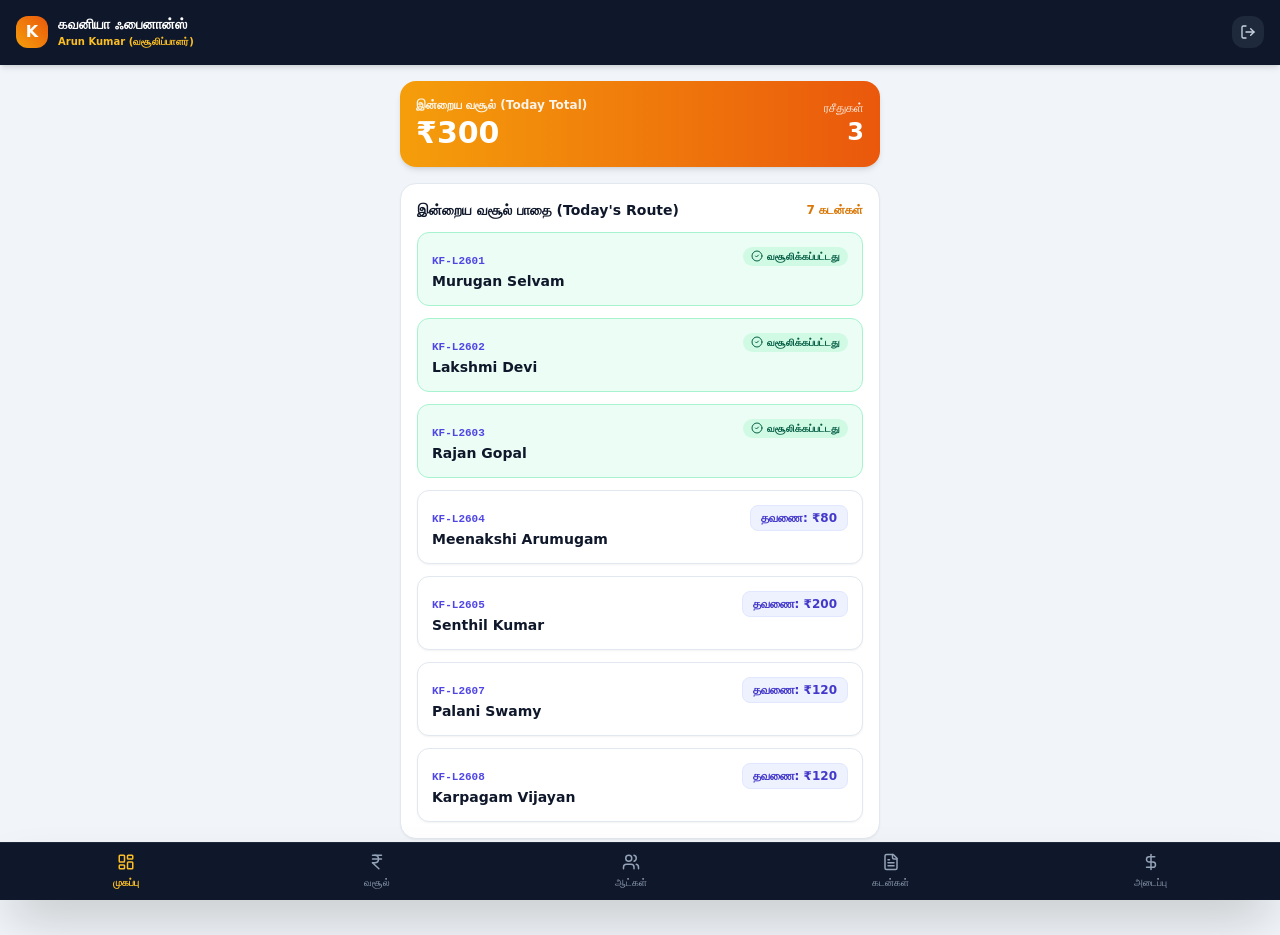
==== commit 28ef4079: "Auto-Update: Purge mobile cache and load new Role-Based Login UI" ====
--- a/200.html
+++ b/200.html
@@ -1,11 +1,27 @@
 <!DOCTYPE html>
-<html lang="en">
+<html lang="ta">
   <head>
     <meta charset="UTF-8" />
-    <meta name="viewport" content="width=device-width, initial-scale=1.0" />
-    <title>Daily Collection Lending Management System</title>
-    <script type="module" crossorigin src="./assets/index-CY145Cgt.js"></script>
-    <link rel="stylesheet" crossorigin href="./assets/index-Dv_xeObI.css">
+    <meta name="viewport" content="width=device-width, initial-scale=1.0, maximum-scale=1.0, user-scalable=no" />
+    <meta http-equiv="Cache-Control" content="no-cache, no-store, must-revalidate" />
+    <meta http-equiv="Pragma" content="no-cache" />
+    <meta http-equiv="Expires" content="0" />
+    <title>கவனியா ஃபைனான்ஸ் — Kaviniya Finance</title>
+    <script>
+      // Clear old caches & unregister old service workers for instant live auto-update
+      if ('serviceWorker' in navigator) {
+        navigator.serviceWorker.getRegistrations().then(function(registrations) {
+          for (let r of registrations) r.unregister();
+        });
+      }
+      if (window.caches) {
+        caches.keys().then(function(names) {
+          for (let name of names) caches.delete(name);
+        });
+      }
+    </script>
+    <script type="module" crossorigin src="./assets/index-D1a0leVT.js?v=20260917"></script>
+    <link rel="stylesheet" crossorigin href="./assets/index-B-WP40Z9.css?v=20260917">
   </head>
   <body class="bg-slate-50 text-slate-900 antialiased">
     <div id="root"></div>
--- a/assets/index-B-WP40Z9.css
+++ b/assets/index-B-WP40Z9.css
@@ -0,0 +1 @@
+*,:before,:after{--tw-border-spacing-x: 0;--tw-border-spacing-y: 0;--tw-translate-x: 0;--tw-translate-y: 0;--tw-rotate: 0;--tw-skew-x: 0;--tw-skew-y: 0;--tw-scale-x: 1;--tw-scale-y: 1;--tw-pan-x: ;--tw-pan-y: ;--tw-pinch-zoom: ;--tw-scroll-snap-strictness: proximity;--tw-gradient-from-position: ;--tw-gradient-via-position: ;--tw-gradient-to-position: ;--tw-ordinal: ;--tw-slashed-zero: ;--tw-numeric-figure: ;--tw-numeric-spacing: ;--tw-numeric-fraction: ;--tw-ring-inset: ;--tw-ring-offset-width: 0px;--tw-ring-offset-color: #fff;--tw-ring-color: rgb(59 130 246 / .5);--tw-ring-offset-shadow: 0 0 #0000;--tw-ring-shadow: 0 0 #0000;--tw-shadow: 0 0 #0000;--tw-shadow-colored: 0 0 #0000;--tw-blur: ;--tw-brightness: ;--tw-contrast: ;--tw-grayscale: ;--tw-hue-rotate: ;--tw-invert: ;--tw-saturate: ;--tw-sepia: ;--tw-drop-shadow: ;--tw-backdrop-blur: ;--tw-backdrop-brightness: ;--tw-backdrop-contrast: ;--tw-backdrop-grayscale: ;--tw-backdrop-hue-rotate: ;--tw-backdrop-invert: ;--tw-backdrop-opacity: ;--tw-backdrop-saturate: ;--tw-backdrop-sepia: ;--tw-contain-size: ;--tw-contain-layout: ;--tw-contain-paint: ;--tw-contain-style: }::backdrop{--tw-border-spacing-x: 0;--tw-border-spacing-y: 0;--tw-translate-x: 0;--tw-translate-y: 0;--tw-rotate: 0;--tw-skew-x: 0;--tw-skew-y: 0;--tw-scale-x: 1;--tw-scale-y: 1;--tw-pan-x: ;--tw-pan-y: ;--tw-pinch-zoom: ;--tw-scroll-snap-strictness: proximity;--tw-gradient-from-position: ;--tw-gradient-via-position: ;--tw-gradient-to-position: ;--tw-ordinal: ;--tw-slashed-zero: ;--tw-numeric-figure: ;--tw-numeric-spacing: ;--tw-numeric-fraction: ;--tw-ring-inset: ;--tw-ring-offset-width: 0px;--tw-ring-offset-color: #fff;--tw-ring-color: rgb(59 130 246 / .5);--tw-ring-offset-shadow: 0 0 #0000;--tw-ring-shadow: 0 0 #0000;--tw-shadow: 0 0 #0000;--tw-shadow-colored: 0 0 #0000;--tw-blur: ;--tw-brightness: ;--tw-contrast: ;--tw-grayscale: ;--tw-hue-rotate: ;--tw-invert: ;--tw-saturate: ;--tw-sepia: ;--tw-drop-shadow: ;--tw-backdrop-blur: ;--tw-backdrop-brightness: ;--tw-backdrop-contrast: ;--tw-backdrop-grayscale: ;--tw-backdrop-hue-rotate: ;--tw-backdrop-invert: ;--tw-backdrop-opacity: ;--tw-backdrop-saturate: ;--tw-backdrop-sepia: ;--tw-contain-size: ;--tw-contain-layout: ;--tw-contain-paint: ;--tw-contain-style: }*,:before,:after{box-sizing:border-box;border-width:0;border-style:solid;border-color:#e5e7eb}:before,:after{--tw-content: ""}html,:host{line-height:1.5;-webkit-text-size-adjust:100%;-moz-tab-size:4;-o-tab-size:4;tab-size:4;font-family:ui-sans-serif,system-ui,sans-serif,"Apple Color Emoji","Segoe UI Emoji",Segoe UI Symbol,"Noto Color Emoji";font-feature-settings:normal;font-variation-settings:normal;-webkit-tap-highlight-color:transparent}body{margin:0;line-height:inherit}hr{height:0;color:inherit;border-top-width:1px}abbr:where([title]){-webkit-text-decoration:underline dotted;text-decoration:underline dotted}h1,h2,h3,h4,h5,h6{font-size:inherit;font-weight:inherit}a{color:inherit;text-decoration:inherit}b,strong{font-weight:bolder}code,kbd,samp,pre{font-family:ui-monospace,SFMono-Regular,Menlo,Monaco,Consolas,Liberation Mono,Courier New,monospace;font-feature-settings:normal;font-variation-settings:normal;font-size:1em}small{font-size:80%}sub,sup{font-size:75%;line-height:0;position:relative;vertical-align:baseline}sub{bottom:-.25em}sup{top:-.5em}table{text-indent:0;border-color:inherit;border-collapse:collapse}button,input,optgroup,select,textarea{font-family:inherit;font-feature-settings:inherit;font-variation-settings:inherit;font-size:100%;font-weight:inherit;line-height:inherit;letter-spacing:inherit;color:inherit;margin:0;padding:0}button,select{text-transform:none}button,input:where([type=button]),input:where([type=reset]),input:where([type=submit]){-webkit-appearance:button;background-color:transparent;background-image:none}:-moz-focusring{outline:auto}:-moz-ui-invalid{box-shadow:none}progress{vertical-align:baseline}::-webkit-inner-spin-button,::-webkit-outer-spin-button{height:auto}[type=search]{-webkit-appearance:textfield;outline-offset:-2px}::-webkit-search-decoration{-webkit-appearance:none}::-webkit-file-upload-button{-webkit-appearance:button;font:inherit}summary{display:list-item}blockquote,dl,dd,h1,h2,h3,h4,h5,h6,hr,figure,p,pre{margin:0}fieldset{margin:0;padding:0}legend{padding:0}ol,ul,menu{list-style:none;margin:0;padding:0}dialog{padding:0}textarea{resize:vertical}input::-moz-placeholder,textarea::-moz-placeholder{opacity:1;color:#9ca3af}input::placeholder,textarea::placeholder{opacity:1;color:#9ca3af}button,[role=button]{cursor:pointer}:disabled{cursor:default}img,svg,video,canvas,audio,iframe,embed,object{display:block;vertical-align:middle}img,video{max-width:100%;height:auto}[hidden]:where(:not([hidden=until-found])){display:none}.fixed{position:fixed}.absolute{position:absolute}.relative{position:relative}.sticky{position:sticky}.inset-0{top:0;right:0;bottom:0;left:0}.bottom-0{bottom:0}.left-0{left:0}.left-3\.5{left:.875rem}.right-0{right:0}.top-0{top:0}.top-3\.5{top:.875rem}.z-10{z-index:10}.z-30{z-index:30}.z-40{z-index:40}.z-50{z-index:50}.mx-auto{margin-left:auto;margin-right:auto}.mb-1\.5{margin-bottom:.375rem}.mb-2{margin-bottom:.5rem}.mt-0\.5{margin-top:.125rem}.mt-1{margin-top:.25rem}.block{display:block}.flex{display:flex}.grid{display:grid}.h-16{height:4rem}.h-8{height:2rem}.max-h-\[90vh\]{max-height:90vh}.min-h-screen{min-height:100vh}.w-16{width:4rem}.w-8{width:2rem}.w-full{width:100%}.max-w-3xl{max-width:48rem}.max-w-lg{max-width:32rem}.max-w-md{max-width:28rem}.max-w-sm{max-width:24rem}.flex-1{flex:1 1 0%}.cursor-pointer{cursor:pointer}.touch-manipulation{touch-action:manipulation}.grid-cols-3{grid-template-columns:repeat(3,minmax(0,1fr))}.flex-col{flex-direction:column}.items-start{align-items:flex-start}.items-center{align-items:center}.justify-center{justify-content:center}.justify-between{justify-content:space-between}.justify-around{justify-content:space-around}.gap-1{gap:.25rem}.gap-2{gap:.5rem}.gap-2\.5{gap:.625rem}.space-y-1>:not([hidden])~:not([hidden]){--tw-space-y-reverse: 0;margin-top:calc(.25rem * calc(1 - var(--tw-space-y-reverse)));margin-bottom:calc(.25rem * var(--tw-space-y-reverse))}.space-y-2>:not([hidden])~:not([hidden]){--tw-space-y-reverse: 0;margin-top:calc(.5rem * calc(1 - var(--tw-space-y-reverse)));margin-bottom:calc(.5rem * var(--tw-space-y-reverse))}.space-y-3>:not([hidden])~:not([hidden]){--tw-space-y-reverse: 0;margin-top:calc(.75rem * calc(1 - var(--tw-space-y-reverse)));margin-bottom:calc(.75rem * var(--tw-space-y-reverse))}.space-y-4>:not([hidden])~:not([hidden]){--tw-space-y-reverse: 0;margin-top:calc(1rem * calc(1 - var(--tw-space-y-reverse)));margin-bottom:calc(1rem * var(--tw-space-y-reverse))}.space-y-6>:not([hidden])~:not([hidden]){--tw-space-y-reverse: 0;margin-top:calc(1.5rem * calc(1 - var(--tw-space-y-reverse)));margin-bottom:calc(1.5rem * var(--tw-space-y-reverse))}.overflow-y-auto{overflow-y:auto}.rounded-2xl{border-radius:1rem}.rounded-3xl{border-radius:1.5rem}.rounded-full{border-radius:9999px}.rounded-lg{border-radius:.5rem}.rounded-xl{border-radius:.75rem}.rounded-t-2xl{border-top-left-radius:1rem;border-top-right-radius:1rem}.border{border-width:1px}.border-2{border-width:2px}.border-b{border-bottom-width:1px}.border-t{border-top-width:1px}.border-amber-200{--tw-border-opacity: 1;border-color:rgb(253 230 138 / var(--tw-border-opacity, 1))}.border-amber-500{--tw-border-opacity: 1;border-color:rgb(245 158 11 / var(--tw-border-opacity, 1))}.border-emerald-200{--tw-border-opacity: 1;border-color:rgb(167 243 208 / var(--tw-border-opacity, 1))}.border-indigo-100{--tw-border-opacity: 1;border-color:rgb(224 231 255 / var(--tw-border-opacity, 1))}.border-indigo-200{--tw-border-opacity: 1;border-color:rgb(199 210 254 / var(--tw-border-opacity, 1))}.border-red-200{--tw-border-opacity: 1;border-color:rgb(254 202 202 / var(--tw-border-opacity, 1))}.border-slate-100{--tw-border-opacity: 1;border-color:rgb(241 245 249 / var(--tw-border-opacity, 1))}.border-slate-200{--tw-border-opacity: 1;border-color:rgb(226 232 240 / var(--tw-border-opacity, 1))}.border-slate-300{--tw-border-opacity: 1;border-color:rgb(203 213 225 / var(--tw-border-opacity, 1))}.border-slate-700{--tw-border-opacity: 1;border-color:rgb(51 65 85 / var(--tw-border-opacity, 1))}.border-slate-800{--tw-border-opacity: 1;border-color:rgb(30 41 59 / var(--tw-border-opacity, 1))}.border-violet-200{--tw-border-opacity: 1;border-color:rgb(221 214 254 / var(--tw-border-opacity, 1))}.bg-amber-100{--tw-bg-opacity: 1;background-color:rgb(254 243 199 / var(--tw-bg-opacity, 1))}.bg-amber-500{--tw-bg-opacity: 1;background-color:rgb(245 158 11 / var(--tw-bg-opacity, 1))}.bg-amber-600{--tw-bg-opacity: 1;background-color:rgb(217 119 6 / var(--tw-bg-opacity, 1))}.bg-black\/70{background-color:#000000b3}.bg-emerald-100{--tw-bg-opacity: 1;background-color:rgb(209 250 229 / var(--tw-bg-opacity, 1))}.bg-emerald-50{--tw-bg-opacity: 1;background-color:rgb(236 253 245 / var(--tw-bg-opacity, 1))}.bg-indigo-100{--tw-bg-opacity: 1;background-color:rgb(224 231 255 / var(--tw-bg-opacity, 1))}.bg-indigo-50{--tw-bg-opacity: 1;background-color:rgb(238 242 255 / var(--tw-bg-opacity, 1))}.bg-indigo-600{--tw-bg-opacity: 1;background-color:rgb(79 70 229 / var(--tw-bg-opacity, 1))}.bg-red-100{--tw-bg-opacity: 1;background-color:rgb(254 226 226 / var(--tw-bg-opacity, 1))}.bg-slate-100{--tw-bg-opacity: 1;background-color:rgb(241 245 249 / var(--tw-bg-opacity, 1))}.bg-slate-200{--tw-bg-opacity: 1;background-color:rgb(226 232 240 / var(--tw-bg-opacity, 1))}.bg-slate-50{--tw-bg-opacity: 1;background-color:rgb(248 250 252 / var(--tw-bg-opacity, 1))}.bg-slate-700{--tw-bg-opacity: 1;background-color:rgb(51 65 85 / var(--tw-bg-opacity, 1))}.bg-slate-800{--tw-bg-opacity: 1;background-color:rgb(30 41 59 / var(--tw-bg-opacity, 1))}.bg-slate-900{--tw-bg-opacity: 1;background-color:rgb(15 23 42 / var(--tw-bg-opacity, 1))}.bg-violet-100{--tw-bg-opacity: 1;background-color:rgb(237 233 254 / var(--tw-bg-opacity, 1))}.bg-white{--tw-bg-opacity: 1;background-color:rgb(255 255 255 / var(--tw-bg-opacity, 1))}.bg-gradient-to-r{background-image:linear-gradient(to right,var(--tw-gradient-stops))}.bg-gradient-to-tr{background-image:linear-gradient(to top right,var(--tw-gradient-stops))}.from-amber-500{--tw-gradient-from: #f59e0b var(--tw-gradient-from-position);--tw-gradient-to: rgb(245 158 11 / 0) var(--tw-gradient-to-position);--tw-gradient-stops: var(--tw-gradient-from), var(--tw-gradient-to)}.to-orange-600{--tw-gradient-to: #ea580c var(--tw-gradient-to-position)}.p-2{padding:.5rem}.p-3{padding:.75rem}.p-3\.5{padding:.875rem}.p-4{padding:1rem}.p-5{padding:1.25rem}.p-6{padding:1.5rem}.px-2{padding-left:.5rem;padding-right:.5rem}.px-2\.5{padding-left:.625rem;padding-right:.625rem}.px-3{padding-left:.75rem;padding-right:.75rem}.px-3\.5{padding-left:.875rem;padding-right:.875rem}.px-5{padding-left:1.25rem;padding-right:1.25rem}.py-0\.5{padding-top:.125rem;padding-bottom:.125rem}.py-1{padding-top:.25rem;padding-bottom:.25rem}.py-2{padding-top:.5rem;padding-bottom:.5rem}.py-2\.5{padding-top:.625rem;padding-bottom:.625rem}.py-3{padding-top:.75rem;padding-bottom:.75rem}.py-3\.5{padding-top:.875rem;padding-bottom:.875rem}.py-4{padding-top:1rem;padding-bottom:1rem}.pb-2{padding-bottom:.5rem}.pb-20{padding-bottom:5rem}.pl-10{padding-left:2.5rem}.pr-4{padding-right:1rem}.pt-1{padding-top:.25rem}.pt-2{padding-top:.5rem}.text-center{text-align:center}.text-right{text-align:right}.font-mono{font-family:ui-monospace,SFMono-Regular,Menlo,Monaco,Consolas,Liberation Mono,Courier New,monospace}.font-sans{font-family:ui-sans-serif,system-ui,sans-serif,"Apple Color Emoji","Segoe UI Emoji",Segoe UI Symbol,"Noto Color Emoji"}.text-2xl{font-size:1.5rem;line-height:2rem}.text-3xl{font-size:1.875rem;line-height:2.25rem}.text-\[10px\]{font-size:10px}.text-\[11px\]{font-size:11px}.text-base{font-size:1rem;line-height:1.5rem}.text-lg{font-size:1.125rem;line-height:1.75rem}.text-sm{font-size:.875rem;line-height:1.25rem}.text-xl{font-size:1.25rem;line-height:1.75rem}.text-xs{font-size:.75rem;line-height:1rem}.font-black{font-weight:900}.font-bold{font-weight:700}.font-semibold{font-weight:600}.uppercase{text-transform:uppercase}.leading-tight{line-height:1.25}.tracking-wider{letter-spacing:.05em}.tracking-widest{letter-spacing:.1em}.text-amber-400{--tw-text-opacity: 1;color:rgb(251 191 36 / var(--tw-text-opacity, 1))}.text-amber-500{--tw-text-opacity: 1;color:rgb(245 158 11 / var(--tw-text-opacity, 1))}.text-amber-600{--tw-text-opacity: 1;color:rgb(217 119 6 / var(--tw-text-opacity, 1))}.text-amber-800{--tw-text-opacity: 1;color:rgb(146 64 14 / var(--tw-text-opacity, 1))}.text-emerald-400{--tw-text-opacity: 1;color:rgb(52 211 153 / var(--tw-text-opacity, 1))}.text-emerald-600{--tw-text-opacity: 1;color:rgb(5 150 105 / var(--tw-text-opacity, 1))}.text-emerald-800{--tw-text-opacity: 1;color:rgb(6 95 70 / var(--tw-text-opacity, 1))}.text-indigo-600{--tw-text-opacity: 1;color:rgb(79 70 229 / var(--tw-text-opacity, 1))}.text-indigo-700{--tw-text-opacity: 1;color:rgb(67 56 202 / var(--tw-text-opacity, 1))}.text-indigo-800{--tw-text-opacity: 1;color:rgb(55 48 163 / var(--tw-text-opacity, 1))}.text-red-500{--tw-text-opacity: 1;color:rgb(239 68 68 / var(--tw-text-opacity, 1))}.text-red-700{--tw-text-opacity: 1;color:rgb(185 28 28 / var(--tw-text-opacity, 1))}.text-slate-300{--tw-text-opacity: 1;color:rgb(203 213 225 / var(--tw-text-opacity, 1))}.text-slate-400{--tw-text-opacity: 1;color:rgb(148 163 184 / var(--tw-text-opacity, 1))}.text-slate-500{--tw-text-opacity: 1;color:rgb(100 116 139 / var(--tw-text-opacity, 1))}.text-slate-600{--tw-text-opacity: 1;color:rgb(71 85 105 / var(--tw-text-opacity, 1))}.text-slate-700{--tw-text-opacity: 1;color:rgb(51 65 85 / var(--tw-text-opacity, 1))}.text-slate-800{--tw-text-opacity: 1;color:rgb(30 41 59 / var(--tw-text-opacity, 1))}.text-slate-900{--tw-text-opacity: 1;color:rgb(15 23 42 / var(--tw-text-opacity, 1))}.text-violet-800{--tw-text-opacity: 1;color:rgb(91 33 182 / var(--tw-text-opacity, 1))}.text-white{--tw-text-opacity: 1;color:rgb(255 255 255 / var(--tw-text-opacity, 1))}.antialiased{-webkit-font-smoothing:antialiased;-moz-osx-font-smoothing:grayscale}.opacity-90{opacity:.9}.shadow-2xl{--tw-shadow: 0 25px 50px -12px rgb(0 0 0 / .25);--tw-shadow-colored: 0 25px 50px -12px var(--tw-shadow-color);box-shadow:var(--tw-ring-offset-shadow, 0 0 #0000),var(--tw-ring-shadow, 0 0 #0000),var(--tw-shadow)}.shadow-lg{--tw-shadow: 0 10px 15px -3px rgb(0 0 0 / .1), 0 4px 6px -4px rgb(0 0 0 / .1);--tw-shadow-colored: 0 10px 15px -3px var(--tw-shadow-color), 0 4px 6px -4px var(--tw-shadow-color);box-shadow:var(--tw-ring-offset-shadow, 0 0 #0000),var(--tw-ring-shadow, 0 0 #0000),var(--tw-shadow)}.shadow-md{--tw-shadow: 0 4px 6px -1px rgb(0 0 0 / .1), 0 2px 4px -2px rgb(0 0 0 / .1);--tw-shadow-colored: 0 4px 6px -1px var(--tw-shadow-color), 0 2px 4px -2px var(--tw-shadow-color);box-shadow:var(--tw-ring-offset-shadow, 0 0 #0000),var(--tw-ring-shadow, 0 0 #0000),var(--tw-shadow)}.shadow-sm{--tw-shadow: 0 1px 2px 0 rgb(0 0 0 / .05);--tw-shadow-colored: 0 1px 2px 0 var(--tw-shadow-color);box-shadow:var(--tw-ring-offset-shadow, 0 0 #0000),var(--tw-ring-shadow, 0 0 #0000),var(--tw-shadow)}.filter{filter:var(--tw-blur) var(--tw-brightness) var(--tw-contrast) var(--tw-grayscale) var(--tw-hue-rotate) var(--tw-invert) var(--tw-saturate) var(--tw-sepia) var(--tw-drop-shadow)}.backdrop-blur-sm{--tw-backdrop-blur: blur(4px);-webkit-backdrop-filter:var(--tw-backdrop-blur) var(--tw-backdrop-brightness) var(--tw-backdrop-contrast) var(--tw-backdrop-grayscale) var(--tw-backdrop-hue-rotate) var(--tw-backdrop-invert) var(--tw-backdrop-opacity) var(--tw-backdrop-saturate) var(--tw-backdrop-sepia);backdrop-filter:var(--tw-backdrop-blur) var(--tw-backdrop-brightness) var(--tw-backdrop-contrast) var(--tw-backdrop-grayscale) var(--tw-backdrop-hue-rotate) var(--tw-backdrop-invert) var(--tw-backdrop-opacity) var(--tw-backdrop-saturate) var(--tw-backdrop-sepia)}.transition{transition-property:color,background-color,border-color,text-decoration-color,fill,stroke,opacity,box-shadow,transform,filter,backdrop-filter;transition-timing-function:cubic-bezier(.4,0,.2,1);transition-duration:.15s}body{font-family:system-ui,-apple-system,BlinkMacSystemFont,Segoe UI,Roboto,Oxygen,Ubuntu,Cantarell,sans-serif}.hover\:bg-slate-100:hover{--tw-bg-opacity: 1;background-color:rgb(241 245 249 / var(--tw-bg-opacity, 1))}.hover\:bg-slate-600:hover{--tw-bg-opacity: 1;background-color:rgb(71 85 105 / var(--tw-bg-opacity, 1))}.hover\:text-slate-800:hover{--tw-text-opacity: 1;color:rgb(30 41 59 / var(--tw-text-opacity, 1))}.hover\:text-white:hover{--tw-text-opacity: 1;color:rgb(255 255 255 / var(--tw-text-opacity, 1))}.hover\:opacity-95:hover{opacity:.95}.focus\:border-amber-500:focus{--tw-border-opacity: 1;border-color:rgb(245 158 11 / var(--tw-border-opacity, 1))}.focus\:outline-none:focus{outline:2px solid transparent;outline-offset:2px}.focus\:ring-2:focus{--tw-ring-offset-shadow: var(--tw-ring-inset) 0 0 0 var(--tw-ring-offset-width) var(--tw-ring-offset-color);--tw-ring-shadow: var(--tw-ring-inset) 0 0 0 calc(2px + var(--tw-ring-offset-width)) var(--tw-ring-color);box-shadow:var(--tw-ring-offset-shadow),var(--tw-ring-shadow),var(--tw-shadow, 0 0 #0000)}.focus\:ring-amber-500:focus{--tw-ring-opacity: 1;--tw-ring-color: rgb(245 158 11 / var(--tw-ring-opacity, 1))}.active\:scale-95:active{--tw-scale-x: .95;--tw-scale-y: .95;transform:translate(var(--tw-translate-x),var(--tw-translate-y)) rotate(var(--tw-rotate)) skew(var(--tw-skew-x)) skewY(var(--tw-skew-y)) scaleX(var(--tw-scale-x)) scaleY(var(--tw-scale-y))}.active\:bg-slate-50:active{--tw-bg-opacity: 1;background-color:rgb(248 250 252 / var(--tw-bg-opacity, 1))}@media (min-width: 640px){.sm\:p-4{padding:1rem}}
